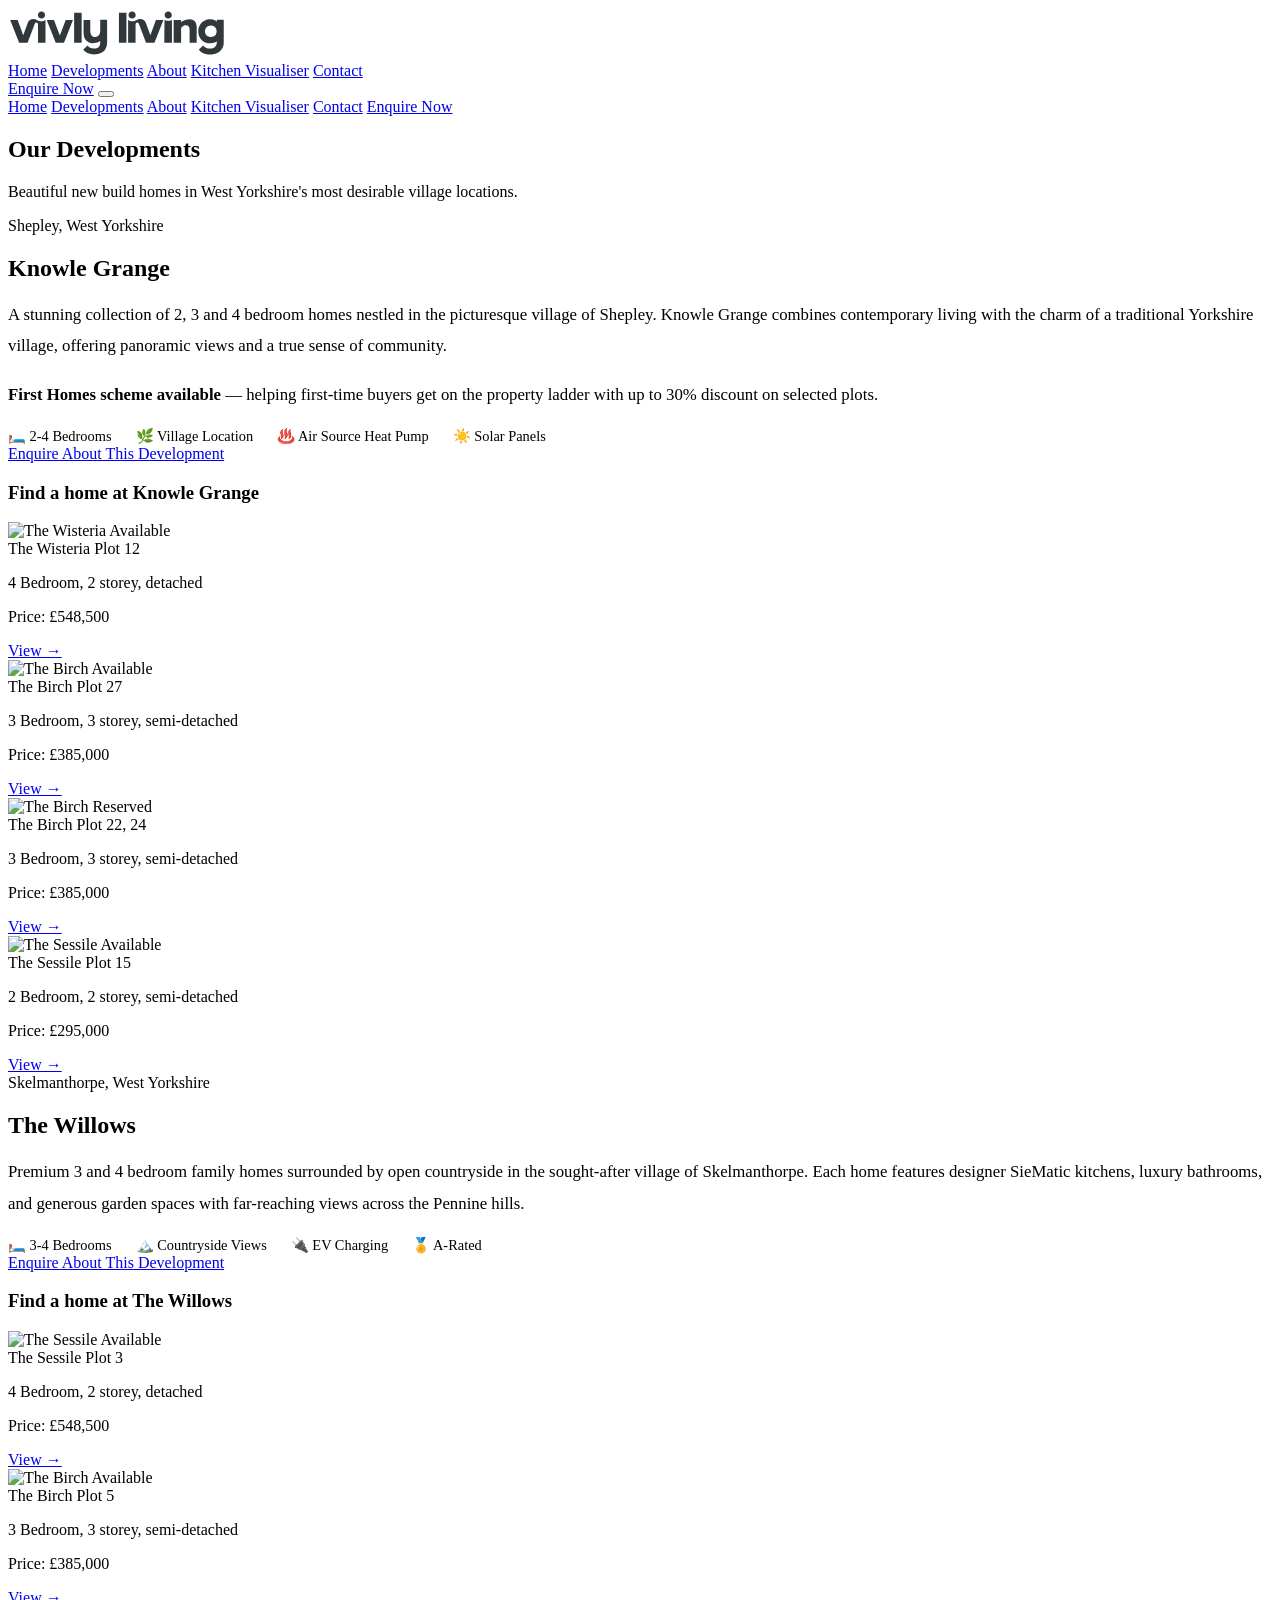
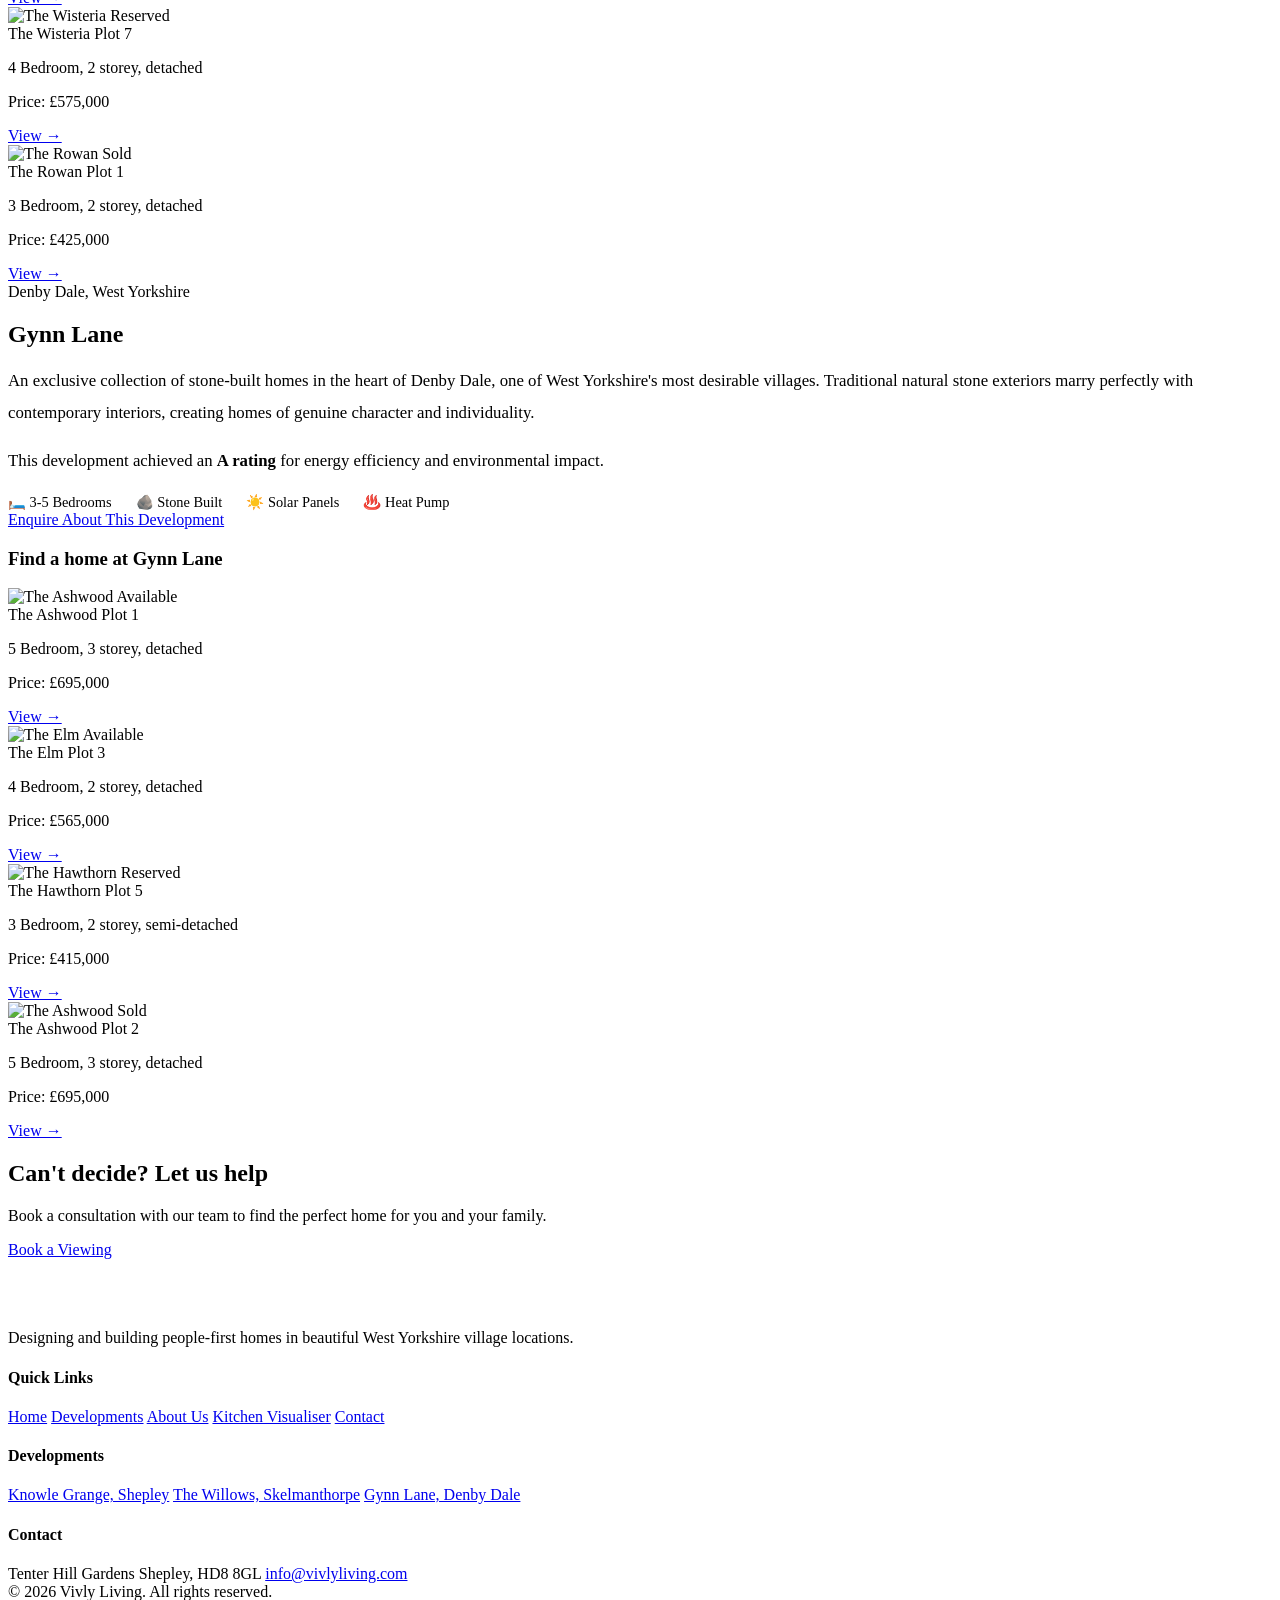
==== developments.html @ dd1661eb "Add files via upload" ====
<!DOCTYPE html>
<html lang="en">

<head>
    <meta charset="UTF-8">
    <meta name="viewport" content="width=device-width, initial-scale=1.0">
    <meta name="description"
        content="Explore Vivly Living developments — new build homes in Shepley, Skelmanthorpe, and Denby Dale. First Homes scheme available.">
    <title>Our Developments — Vivly Living</title>
    <link rel="stylesheet" href="css/style.css">
    <link rel="icon" type="image/svg+xml"
        href="data:image/svg+xml,<svg xmlns='http://www.w3.org/2000/svg' viewBox='0 0 100 100'><text y='.9em' font-size='80'>🏠</text></svg>">
</head>

<body>

    <!-- Header -->
    <header class="header header--scrolled" id="header">
        <div class="header__inner">
            <a href="index.html" class="header__logo">
                <img src="logo.svg" alt="Vivly Living" class="header__logo-img">
            </a>
            <nav class="nav">
                <a href="index.html" class="nav__link">Home</a>
                <a href="developments.html" class="nav__link nav__link--active">Developments</a>
                <a href="about.html" class="nav__link">About</a>
                <a href="configurator.html" class="nav__link">Kitchen Visualiser</a>
                <a href="contact.html" class="nav__link">Contact</a>
            </nav>
            <a href="contact.html" class="btn btn--primary header__cta header__cta--desktop">Enquire Now</a>
            <button class="hamburger" aria-label="Toggle navigation">
                <span></span>
                <span></span>
                <span></span>
            </button>
        </div>
    </header>

    <div class="mobile-nav">
        <a href="index.html" class="mobile-nav__link">Home</a>
        <a href="developments.html" class="mobile-nav__link">Developments</a>
        <a href="about.html" class="mobile-nav__link">About</a>
        <a href="configurator.html" class="mobile-nav__link">Kitchen Visualiser</a>
        <a href="contact.html" class="mobile-nav__link">Contact</a>
        <a href="contact.html" class="btn btn--primary" style="margin-top: 1rem;">Enquire Now</a>
    </div>

    <!-- Page Hero -->
    <section class="page-hero">
        <h1>Our Developments</h1>
        <p>Beautiful new build homes in West Yorkshire's most desirable village locations.</p>
    </section>

    <!-- Developments Listing -->
    <section class="section">
        <div class="container">

            <!-- Knowle Grange -->
            <div class="story-grid reveal" style="margin-bottom: var(--space-lg);">
                <div class="story-image" style="background: url('images/vivly3') center/cover no-repeat;">
                </div>
                <div>
                    <span class="section__label">Shepley, West Yorkshire</span>
                    <h2 style="margin-bottom: var(--space-sm);">Knowle Grange</h2>
                    <p style="color: var(--color-text-light); font-size: 1.05rem; line-height: 1.9;">
                        A stunning collection of 2, 3 and 4 bedroom homes nestled in the picturesque village of Shepley.
                        Knowle Grange combines contemporary living with the charm of a traditional Yorkshire village,
                        offering
                        panoramic views and a true sense of community.
                    </p>
                    <p style="color: var(--color-text-light); font-size: 1.05rem; line-height: 1.9;">
                        <strong>First Homes scheme available</strong> — helping first-time buyers get on the property
                        ladder
                        with up to 30% discount on selected plots.
                    </p>
                    <div style="display: flex; gap: 1.5rem; margin: var(--space-md) 0; flex-wrap: wrap;">
                        <span style="font-size: 0.9rem; color: var(--color-text-muted);">🛏️ 2-4 Bedrooms</span>
                        <span style="font-size: 0.9rem; color: var(--color-text-muted);">🌿 Village Location</span>
                        <span style="font-size: 0.9rem; color: var(--color-text-muted);">♨️ Air Source Heat Pump</span>
                        <span style="font-size: 0.9rem; color: var(--color-text-muted);">☀️ Solar Panels</span>
                    </div>
                    <a href="contact.html" class="btn btn--primary">Enquire About This Development</a>
                </div>
            </div>

            <!-- Knowle Grange Properties -->
            <div class="properties-section reveal" style="margin-bottom: var(--space-2xl);">
                <div class="properties-section__header">
                    <h3 class="properties-section__title">Find a home at Knowle Grange</h3>
                </div>
                <div class="properties-grid">
                    <div class="prop-card">
                        <div class="prop-card__image">
                            <img src="images/house1.webp" alt="The Wisteria"
                                style="width:100%;height:100%;object-fit:cover;">
                            <span class="prop-card__badge prop-card__badge--available">Available</span>
                        </div>
                        <div class="prop-card__body">
                            <div class="prop-card__header">
                                <span class="prop-card__name">The Wisteria</span>
                                <span class="prop-card__plot">Plot 12</span>
                            </div>
                            <p class="prop-card__details">4 Bedroom, 2 storey, detached</p>
                            <p class="prop-card__price"><span>Price: </span>£548,500</p>
                            <a href="contact.html" class="prop-card__view">View →</a>
                        </div>
                    </div>
                    <div class="prop-card">
                        <div class="prop-card__image">
                            <img src="images/house6.webp" alt="The Birch"
                                style="width:100%;height:100%;object-fit:cover;">
                            <span class="prop-card__badge prop-card__badge--available">Available</span>
                        </div>
                        <div class="prop-card__body">
                            <div class="prop-card__header">
                                <span class="prop-card__name">The Birch</span>
                                <span class="prop-card__plot">Plot 27</span>
                            </div>
                            <p class="prop-card__details">3 Bedroom, 3 storey, semi-detached</p>
                            <p class="prop-card__price"><span>Price: </span>£385,000</p>
                            <a href="contact.html" class="prop-card__view">View →</a>
                        </div>
                    </div>
                    <div class="prop-card">
                        <div class="prop-card__image">
                            <img src="images/house6.webp" alt="The Birch"
                                style="width:100%;height:100%;object-fit:cover;">
                            <span class="prop-card__badge prop-card__badge--reserved">Reserved</span>
                        </div>
                        <div class="prop-card__body">
                            <div class="prop-card__header">
                                <span class="prop-card__name">The Birch</span>
                                <span class="prop-card__plot">Plot 22, 24</span>
                            </div>
                            <p class="prop-card__details">3 Bedroom, 3 storey, semi-detached</p>
                            <p class="prop-card__price"><span>Price: </span>£385,000</p>
                            <a href="contact.html" class="prop-card__view">View →</a>
                        </div>
                    </div>
                    <div class="prop-card">
                        <div class="prop-card__image">
                            <img src="images/house4.webp" alt="The Sessile"
                                style="width:100%;height:100%;object-fit:cover;">
                            <span class="prop-card__badge prop-card__badge--available">Available</span>
                        </div>
                        <div class="prop-card__body">
                            <div class="prop-card__header">
                                <span class="prop-card__name">The Sessile</span>
                                <span class="prop-card__plot">Plot 15</span>
                            </div>
                            <p class="prop-card__details">2 Bedroom, 2 storey, semi-detached</p>
                            <p class="prop-card__price"><span>Price: </span>£295,000</p>
                            <a href="contact.html" class="prop-card__view">View →</a>
                        </div>
                    </div>
                </div>
            </div>

            <!-- The Willows -->
            <div class="story-grid story-grid--reverse reveal" style="margin-bottom: var(--space-lg);">
                <div class="story-image" style="background: url('images/vivly4') center/cover no-repeat;">
                </div>
                <div>
                    <span class="section__label">Skelmanthorpe, West Yorkshire</span>
                    <h2 style="margin-bottom: var(--space-sm);">The Willows</h2>
                    <p style="color: var(--color-text-light); font-size: 1.05rem; line-height: 1.9;">
                        Premium 3 and 4 bedroom family homes surrounded by open countryside in the sought-after village
                        of
                        Skelmanthorpe. Each home features designer SieMatic kitchens, luxury bathrooms, and generous
                        garden spaces with far-reaching views across the Pennine hills.
                    </p>
                    <div style="display: flex; gap: 1.5rem; margin: var(--space-md) 0; flex-wrap: wrap;">
                        <span style="font-size: 0.9rem; color: var(--color-text-muted);">🛏️ 3-4 Bedrooms</span>
                        <span style="font-size: 0.9rem; color: var(--color-text-muted);">🏔️ Countryside Views</span>
                        <span style="font-size: 0.9rem; color: var(--color-text-muted);">🔌 EV Charging</span>
                        <span style="font-size: 0.9rem; color: var(--color-text-muted);">🏅 A-Rated</span>
                    </div>
                    <a href="contact.html" class="btn btn--primary">Enquire About This Development</a>
                </div>
            </div>

            <!-- The Willows Properties -->
            <div class="properties-section reveal" style="margin-bottom: var(--space-2xl);">
                <div class="properties-section__header">
                    <h3 class="properties-section__title">Find a home at The Willows</h3>
                </div>
                <div class="properties-grid">
                    <div class="prop-card">
                        <div class="prop-card__image">
                            <img src="images/house2.webp" alt="The Sessile"
                                style="width:100%;height:100%;object-fit:cover;">
                            <span class="prop-card__badge prop-card__badge--available">Available</span>
                        </div>
                        <div class="prop-card__body">
                            <div class="prop-card__header">
                                <span class="prop-card__name">The Sessile</span>
                                <span class="prop-card__plot">Plot 3</span>
                            </div>
                            <p class="prop-card__details">4 Bedroom, 2 storey, detached</p>
                            <p class="prop-card__price"><span>Price: </span>£548,500</p>
                            <a href="contact.html" class="prop-card__view">View →</a>
                        </div>
                    </div>
                    <div class="prop-card">
                        <div class="prop-card__image">
                            <img src="images/house5.webp" alt="The Birch"
                                style="width:100%;height:100%;object-fit:cover;">
                            <span class="prop-card__badge prop-card__badge--available">Available</span>
                        </div>
                        <div class="prop-card__body">
                            <div class="prop-card__header">
                                <span class="prop-card__name">The Birch</span>
                                <span class="prop-card__plot">Plot 5</span>
                            </div>
                            <p class="prop-card__details">3 Bedroom, 3 storey, semi-detached</p>
                            <p class="prop-card__price"><span>Price: </span>£385,000</p>
                            <a href="contact.html" class="prop-card__view">View →</a>
                        </div>
                    </div>
                    <div class="prop-card">
                        <div class="prop-card__image">
                            <img src="images/house1.webp" alt="The Wisteria"
                                style="width:100%;height:100%;object-fit:cover;">
                            <span class="prop-card__badge prop-card__badge--reserved">Reserved</span>
                        </div>
                        <div class="prop-card__body">
                            <div class="prop-card__header">
                                <span class="prop-card__name">The Wisteria</span>
                                <span class="prop-card__plot">Plot 7</span>
                            </div>
                            <p class="prop-card__details">4 Bedroom, 2 storey, detached</p>
                            <p class="prop-card__price"><span>Price: </span>£575,000</p>
                            <a href="contact.html" class="prop-card__view">View →</a>
                        </div>
                    </div>
                    <div class="prop-card">
                        <div class="prop-card__image">
                            <img src="images/house3.webp" alt="The Rowan"
                                style="width:100%;height:100%;object-fit:cover;">
                            <span class="prop-card__badge prop-card__badge--sold">Sold</span>
                        </div>
                        <div class="prop-card__body">
                            <div class="prop-card__header">
                                <span class="prop-card__name">The Rowan</span>
                                <span class="prop-card__plot">Plot 1</span>
                            </div>
                            <p class="prop-card__details">3 Bedroom, 2 storey, detached</p>
                            <p class="prop-card__price"><span>Price: </span>£425,000</p>
                            <a href="contact.html" class="prop-card__view">View →</a>
                        </div>
                    </div>
                </div>
            </div>

            <!-- Gynn Lane -->
            <div class="story-grid reveal" style="margin-bottom: var(--space-lg);">
                <div class="story-image" style="background: url('images/vivly5') center/cover no-repeat;">
                </div>
                <div>
                    <span class="section__label">Denby Dale, West Yorkshire</span>
                    <h2 style="margin-bottom: var(--space-sm);">Gynn Lane</h2>
                    <p style="color: var(--color-text-light); font-size: 1.05rem; line-height: 1.9;">
                        An exclusive collection of stone-built homes in the heart of Denby Dale, one of West Yorkshire's
                        most desirable villages. Traditional natural stone exteriors marry perfectly with contemporary
                        interiors, creating homes of genuine character and individuality.
                    </p>
                    <p style="color: var(--color-text-light); font-size: 1.05rem; line-height: 1.9;">
                        This development achieved an <strong>A rating</strong> for energy efficiency and environmental
                        impact.
                    </p>
                    <div style="display: flex; gap: 1.5rem; margin: var(--space-md) 0; flex-wrap: wrap;">
                        <span style="font-size: 0.9rem; color: var(--color-text-muted);">🛏️ 3-5 Bedrooms</span>
                        <span style="font-size: 0.9rem; color: var(--color-text-muted);">🪨 Stone Built</span>
                        <span style="font-size: 0.9rem; color: var(--color-text-muted);">☀️ Solar Panels</span>
                        <span style="font-size: 0.9rem; color: var(--color-text-muted);">♨️ Heat Pump</span>
                    </div>
                    <a href="contact.html" class="btn btn--primary">Enquire About This Development</a>
                </div>
            </div>

            <!-- Gynn Lane Properties -->
            <div class="properties-section reveal" style="margin-bottom: var(--space-xl);">
                <div class="properties-section__header">
                    <h3 class="properties-section__title">Find a home at Gynn Lane</h3>
                </div>
                <div class="properties-grid">
                    <div class="prop-card">
                        <div class="prop-card__image">
                            <img src="images/house3.webp" alt="The Ashwood"
                                style="width:100%;height:100%;object-fit:cover;">
                            <span class="prop-card__badge prop-card__badge--available">Available</span>
                        </div>
                        <div class="prop-card__body">
                            <div class="prop-card__header">
                                <span class="prop-card__name">The Ashwood</span>
                                <span class="prop-card__plot">Plot 1</span>
                            </div>
                            <p class="prop-card__details">5 Bedroom, 3 storey, detached</p>
                            <p class="prop-card__price"><span>Price: </span>£695,000</p>
                            <a href="contact.html" class="prop-card__view">View →</a>
                        </div>
                    </div>
                    <div class="prop-card">
                        <div class="prop-card__image">
                            <img src="images/house2.webp" alt="The Elm"
                                style="width:100%;height:100%;object-fit:cover;">
                            <span class="prop-card__badge prop-card__badge--available">Available</span>
                        </div>
                        <div class="prop-card__body">
                            <div class="prop-card__header">
                                <span class="prop-card__name">The Elm</span>
                                <span class="prop-card__plot">Plot 3</span>
                            </div>
                            <p class="prop-card__details">4 Bedroom, 2 storey, detached</p>
                            <p class="prop-card__price"><span>Price: </span>£565,000</p>
                            <a href="contact.html" class="prop-card__view">View →</a>
                        </div>
                    </div>
                    <div class="prop-card">
                        <div class="prop-card__image">
                            <img src="images/house4.webp" alt="The Hawthorn"
                                style="width:100%;height:100%;object-fit:cover;">
                            <span class="prop-card__badge prop-card__badge--reserved">Reserved</span>
                        </div>
                        <div class="prop-card__body">
                            <div class="prop-card__header">
                                <span class="prop-card__name">The Hawthorn</span>
                                <span class="prop-card__plot">Plot 5</span>
                            </div>
                            <p class="prop-card__details">3 Bedroom, 2 storey, semi-detached</p>
                            <p class="prop-card__price"><span>Price: </span>£415,000</p>
                            <a href="contact.html" class="prop-card__view">View →</a>
                        </div>
                    </div>
                    <div class="prop-card">
                        <div class="prop-card__image">
                            <img src="images/house3.webp" alt="The Ashwood"
                                style="width:100%;height:100%;object-fit:cover;">
                            <span class="prop-card__badge prop-card__badge--sold">Sold</span>
                        </div>
                        <div class="prop-card__body">
                            <div class="prop-card__header">
                                <span class="prop-card__name">The Ashwood</span>
                                <span class="prop-card__plot">Plot 2</span>
                            </div>
                            <p class="prop-card__details">5 Bedroom, 3 storey, detached</p>
                            <p class="prop-card__price"><span>Price: </span>£695,000</p>
                            <a href="contact.html" class="prop-card__view">View →</a>
                        </div>
                    </div>
                </div>
            </div>

        </div>
    </section>

    <!-- CTA -->
    <section class="section">
        <div class="container">
            <div class="cta-banner reveal">
                <h2>Can't decide? Let us help</h2>
                <p>Book a consultation with our team to find the perfect home for you and your family.</p>
                <a href="contact.html" class="btn btn--primary">Book a Viewing</a>
            </div>
        </div>
    </section>

    <!-- Footer -->
    <footer class="footer">
        <div class="container">
            <div class="footer__grid">
                <div>
                    <img src="logo-white.svg" alt="Vivly Living" class="footer__logo-img">
                    <p class="footer__brand-desc">Designing and building people-first homes in beautiful West Yorkshire
                        village locations.</p>
                </div>
                <div>
                    <h4 class="footer__heading">Quick Links</h4>
                    <div class="footer__links">
                        <a href="index.html" class="footer__link">Home</a>
                        <a href="developments.html" class="footer__link">Developments</a>
                        <a href="about.html" class="footer__link">About Us</a>
                        <a href="configurator.html" class="footer__link">Kitchen Visualiser</a>
                        <a href="contact.html" class="footer__link">Contact</a>
                    </div>
                </div>
                <div>
                    <h4 class="footer__heading">Developments</h4>
                    <div class="footer__links">
                        <a href="developments.html" class="footer__link">Knowle Grange, Shepley</a>
                        <a href="developments.html" class="footer__link">The Willows, Skelmanthorpe</a>
                        <a href="developments.html" class="footer__link">Gynn Lane, Denby Dale</a>
                    </div>
                </div>
                <div>
                    <h4 class="footer__heading">Contact</h4>
                    <div class="footer__links">
                        <span class="footer__link">Tenter Hill Gardens</span>
                        <span class="footer__link">Shepley, HD8 8GL</span>
                        <a href="mailto:info@vivlyliving.com" class="footer__link">info@vivlyliving.com</a>
                    </div>
                </div>
            </div>
            <div class="footer__bottom">
                <span>&copy; 2026 Vivly Living. All rights reserved.</span>
                <div class="footer__socials">
                    <a href="#" class="footer__social" aria-label="Facebook">f</a>
                    <a href="#" class="footer__social" aria-label="Instagram">in</a>
                    <a href="#" class="footer__social" aria-label="LinkedIn">Li</a>
                </div>
            </div>
        </div>
    </footer>

    <script src="js/main.js"></script>
</body>

</html>
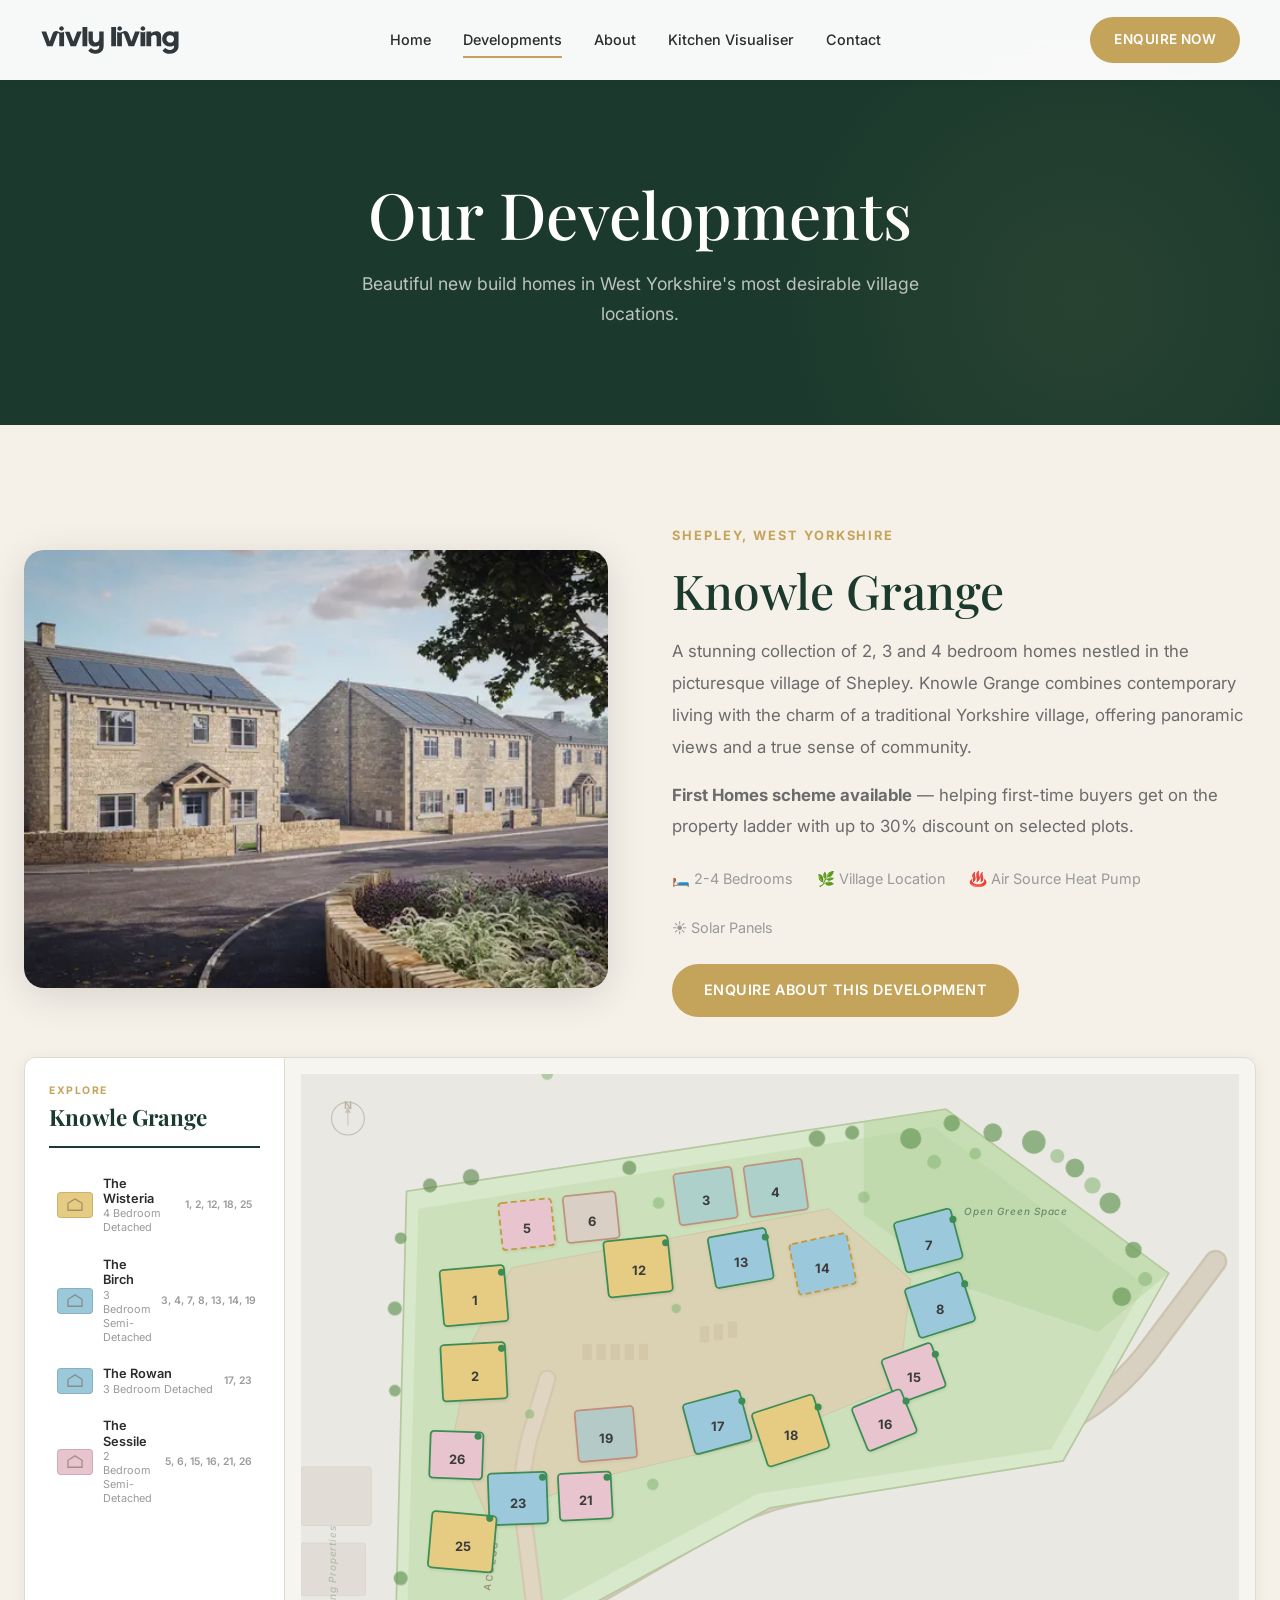
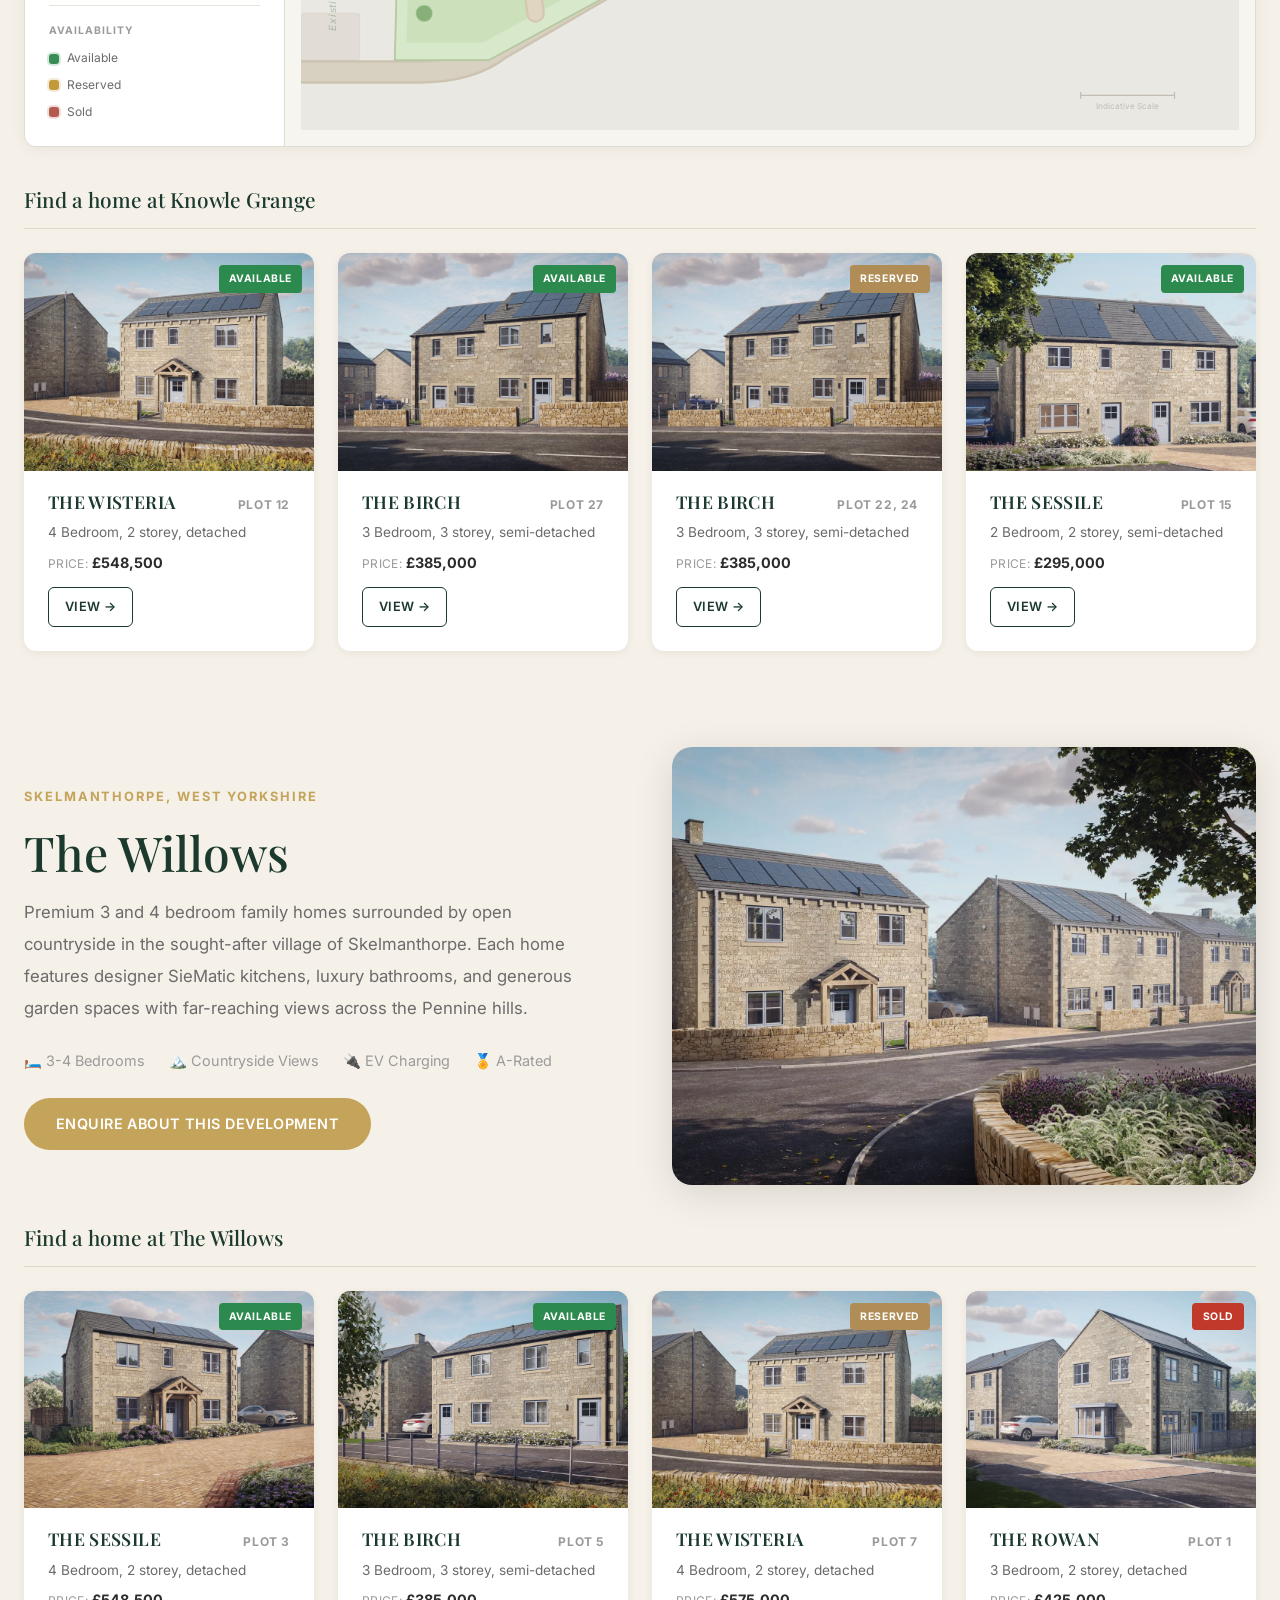
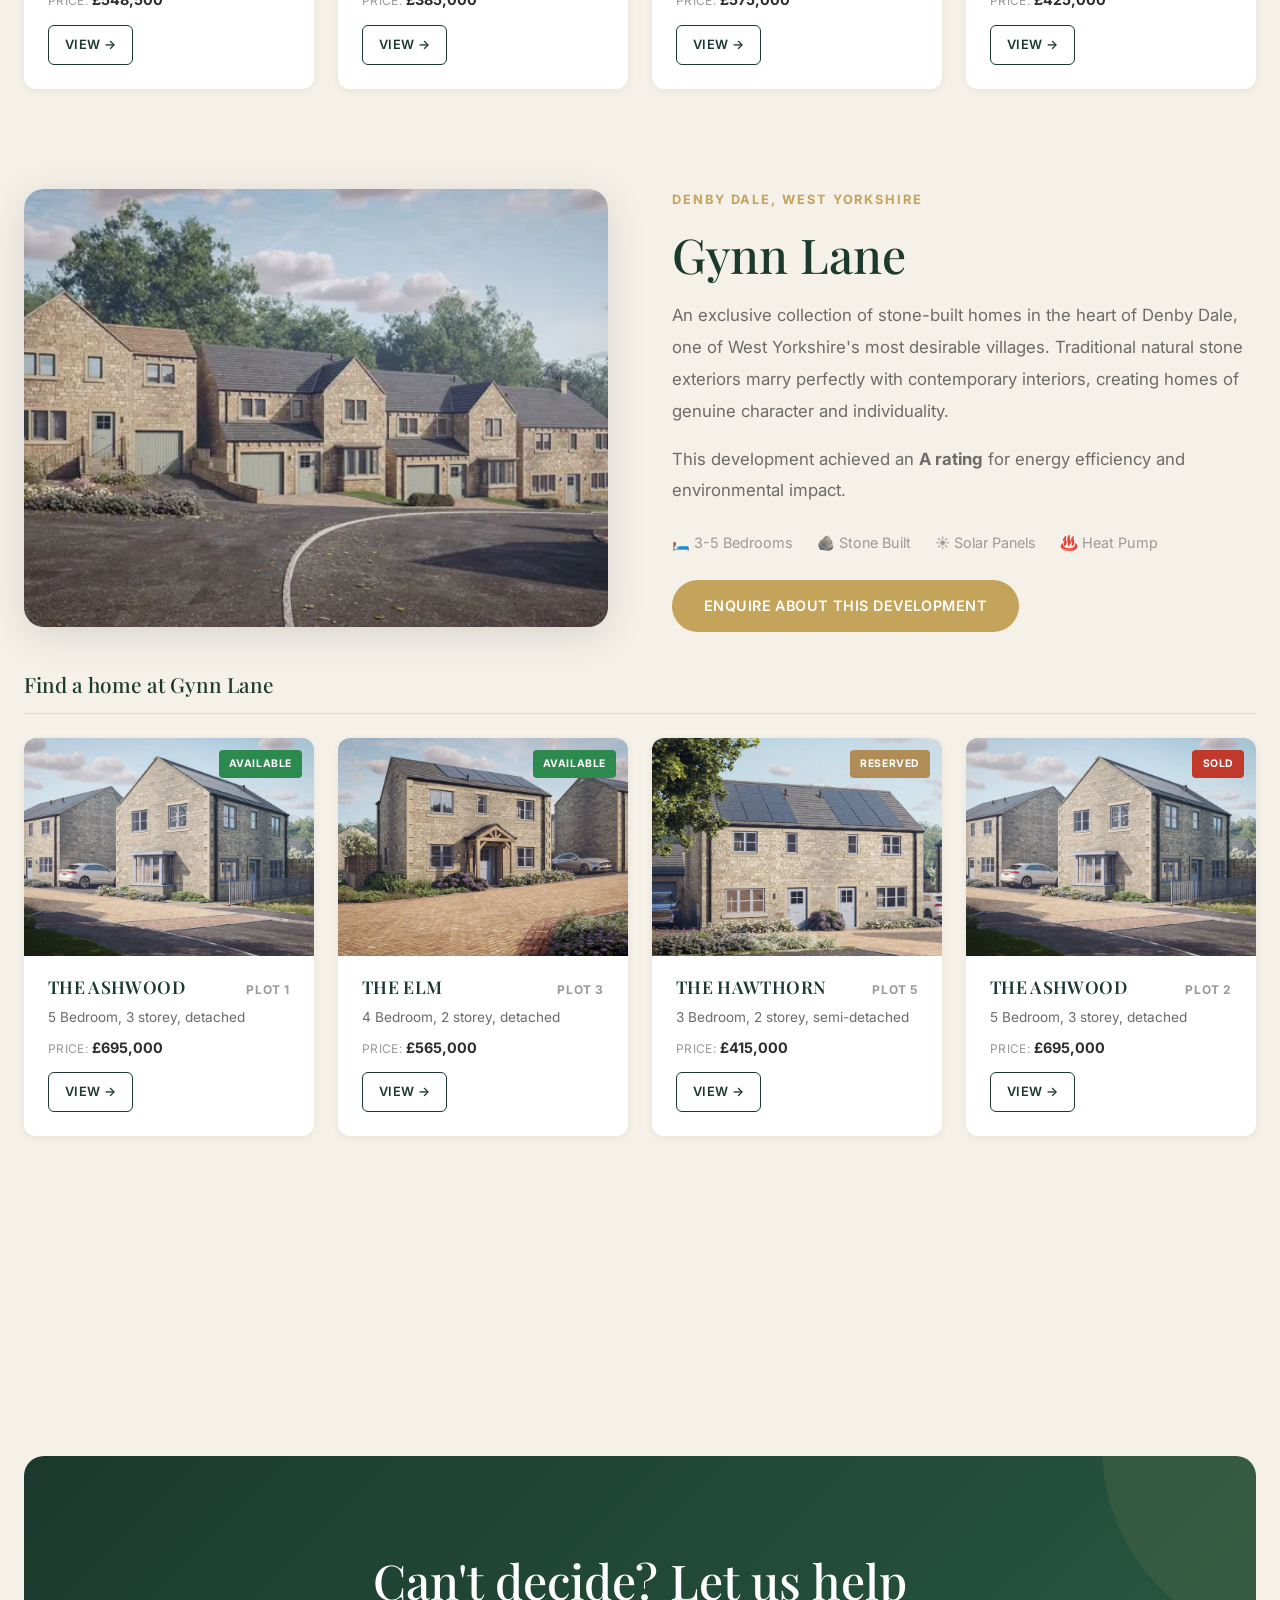
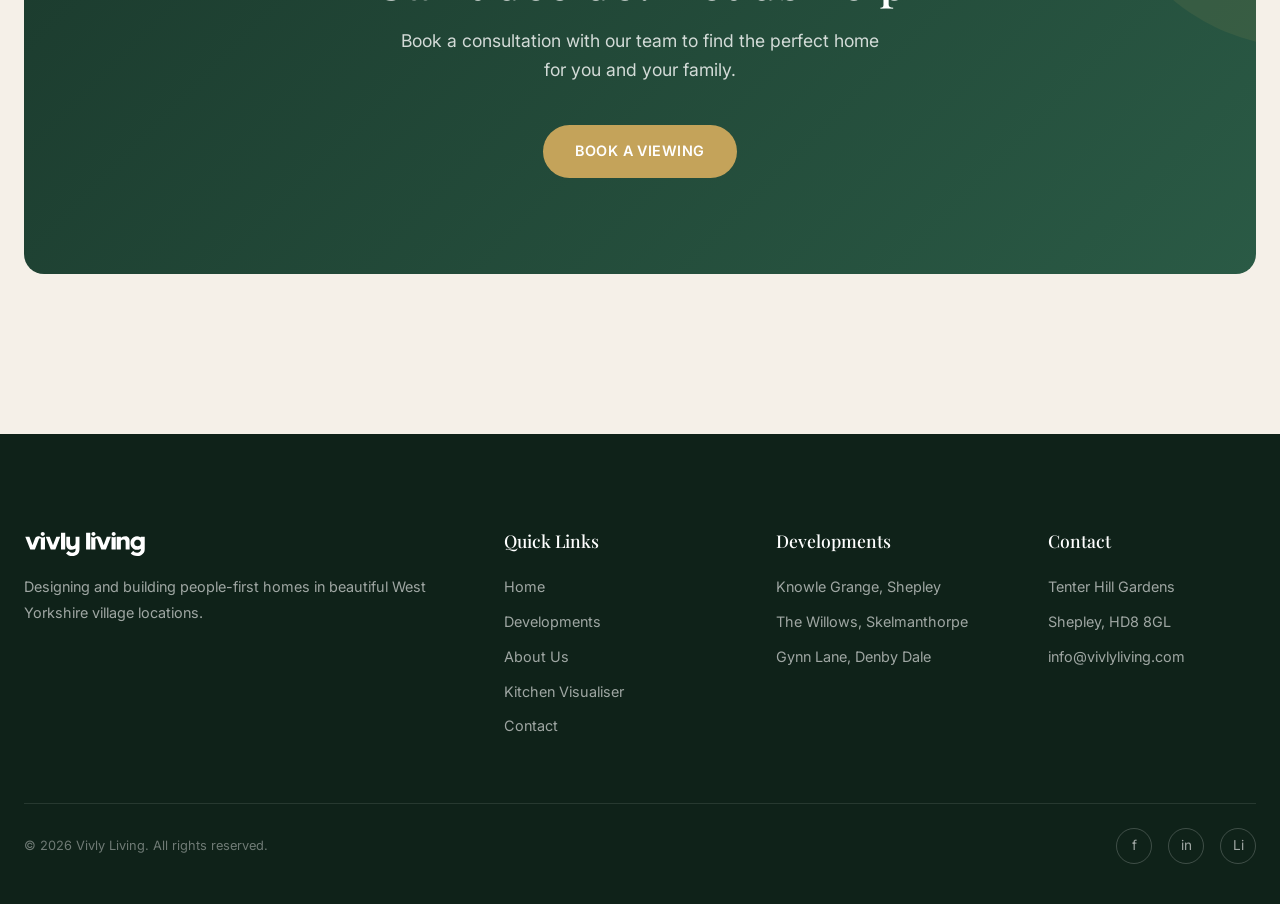
==== commit 69add163: "Test" ====
--- a/developments.html
+++ b/developments.html
@@ -8,6 +8,7 @@
         content="Explore Vivly Living developments — new build homes in Shepley, Skelmanthorpe, and Denby Dale. First Homes scheme available.">
     <title>Our Developments — Vivly Living</title>
     <link rel="stylesheet" href="css/style.css">
+    <link rel="stylesheet" href="css/sitemap.css">
     <link rel="icon" type="image/svg+xml"
         href="data:image/svg+xml,<svg xmlns='http://www.w3.org/2000/svg' viewBox='0 0 100 100'><text y='.9em' font-size='80'>🏠</text></svg>">
 </head>
@@ -83,6 +84,418 @@
                 </div>
             </div>
 
+            <!-- Knowle Grange Interactive Site Map -->
+            <div class="sitemap reveal" data-development="knowle-grange">
+                <div class="sitemap__layout">
+                    <!-- KEY PANEL -->
+                    <div class="sitemap__key">
+                        <div class="sitemap__key-header">
+                            <div class="sitemap__key-label">Explore</div>
+                            <div class="sitemap__key-title">Knowle Grange</div>
+                        </div>
+                        <ul class="sitemap__key-list">
+                            <li class="sitemap__key-item">
+                                <span class="sitemap__key-swatch sitemap__key-swatch--4bed">
+                                    <svg viewBox="0 0 20 16">
+                                        <path d="M2,14 L2,6 L10,1 L18,6 L18,14 Z" fill="none" stroke="#7a6a5a"
+                                            stroke-width="1.5" />
+                                    </svg>
+                                </span>
+                                <div>
+                                    <div class="sitemap__key-name">The Wisteria</div>
+                                    <div class="sitemap__key-type">4 Bedroom Detached</div>
+                                </div>
+                                <div class="sitemap__key-plots">1, 2, 12, 18, 25</div>
+                            </li>
+                            <li class="sitemap__key-item">
+                                <span class="sitemap__key-swatch sitemap__key-swatch--3bed">
+                                    <svg viewBox="0 0 20 16">
+                                        <path d="M2,14 L2,6 L10,1 L18,6 L18,14 Z" fill="none" stroke="#7a6a5a"
+                                            stroke-width="1.5" />
+                                    </svg>
+                                </span>
+                                <div>
+                                    <div class="sitemap__key-name">The Birch</div>
+                                    <div class="sitemap__key-type">3 Bedroom Semi-Detached</div>
+                                </div>
+                                <div class="sitemap__key-plots">3, 4, 7, 8, 13, 14, 19</div>
+                            </li>
+                            <li class="sitemap__key-item">
+                                <span class="sitemap__key-swatch sitemap__key-swatch--3bed">
+                                    <svg viewBox="0 0 20 16">
+                                        <path d="M2,14 L2,6 L10,1 L18,6 L18,14 Z" fill="none" stroke="#7a6a5a"
+                                            stroke-width="1.5" />
+                                    </svg>
+                                </span>
+                                <div>
+                                    <div class="sitemap__key-name">The Rowan</div>
+                                    <div class="sitemap__key-type">3 Bedroom Detached</div>
+                                </div>
+                                <div class="sitemap__key-plots">17, 23</div>
+                            </li>
+                            <li class="sitemap__key-item">
+                                <span class="sitemap__key-swatch sitemap__key-swatch--2bed">
+                                    <svg viewBox="0 0 20 16">
+                                        <path d="M2,14 L2,6 L10,1 L18,6 L18,14 Z" fill="none" stroke="#7a6a5a"
+                                            stroke-width="1.5" />
+                                    </svg>
+                                </span>
+                                <div>
+                                    <div class="sitemap__key-name">The Sessile</div>
+                                    <div class="sitemap__key-type">2 Bedroom Semi-Detached</div>
+                                </div>
+                                <div class="sitemap__key-plots">5, 6, 15, 16, 21, 26</div>
+                            </li>
+                        </ul>
+                        <div class="sitemap__key-status">
+                            <div class="sitemap__key-status-title">Availability</div>
+                            <div class="sitemap__status-row">
+                                <span class="sitemap__status-indicator sitemap__status-indicator--available"></span>
+                                Available
+                            </div>
+                            <div class="sitemap__status-row">
+                                <span class="sitemap__status-indicator sitemap__status-indicator--reserved"></span>
+                                Reserved
+                            </div>
+                            <div class="sitemap__status-row">
+                                <span class="sitemap__status-indicator sitemap__status-indicator--sold"></span>
+                                Sold
+                            </div>
+                        </div>
+                    </div>
+
+                    <!-- MAP AREA -->
+                    <div class="sitemap__map-area">
+                        <div class="sitemap__canvas">
+                            <svg viewBox="0 0 800 560" xmlns="http://www.w3.org/2000/svg">
+                                <defs>
+                                    <filter id="plotShadow">
+                                        <feDropShadow dx="0.5" dy="1" stdDeviation="1.5" flood-opacity="0.1" />
+                                    </filter>
+                                </defs>
+
+                                <!-- === BACKGROUND & SURROUNDING CONTEXT === -->
+                                <!-- Surrounding area (light grey) -->
+                                <rect x="0" y="0" width="800" height="560" fill="#eae8e3" />
+
+                                <!-- Perimeter road (wraps around south & east) -->
+                                <path class="map-road map-road--outline"
+                                    d="M 0,510 L 100,510 Q 145,510 170,490 L 360,380 Q 400,360 440,355 L 620,310 Q 680,290 720,240 L 780,160" />
+                                <path class="map-road"
+                                    d="M 0,510 L 100,510 Q 145,510 170,490 L 360,380 Q 400,360 440,355 L 620,310 Q 680,290 720,240 L 780,160" />
+
+                                <!-- Existing properties (west side, outside boundary) -->
+                                <g opacity="0.25">
+                                    <rect x="0" y="335" width="60" height="50" rx="2" fill="#c8c0b0" stroke="#b0a890"
+                                        stroke-width="0.8" />
+                                    <rect x="0" y="400" width="55" height="45" rx="2" fill="#c8c0b0" stroke="#b0a890"
+                                        stroke-width="0.8" />
+                                    <rect x="0" y="460" width="50" height="40" rx="2" fill="#c8c0b0" stroke="#b0a890"
+                                        stroke-width="0.8" />
+                                </g>
+                                <text class="map-label map-label--area" x="30" y="430" text-anchor="middle"
+                                    transform="rotate(-90, 30, 430)" opacity="0.4">Existing Properties</text>
+
+                                <!-- === SITE BOUNDARY === -->
+                                <!-- Green boundary / development area -->
+                                <polygon fill="#d8e8ca" stroke="#b5c8a0" stroke-width="1.5"
+                                    points="90,100 550,30 740,170 650,330 400,370 160,500 80,500" />
+
+                                <!-- Internal green lawns / gardens -->
+                                <polygon fill="#c5deb2" opacity="0.6"
+                                    points="100,115 540,45 720,180 640,320 390,358 155,485 90,485" />
+
+                                <!-- Green open space (top-right with trees) -->
+                                <polygon fill="#b8d4a0" opacity="0.5"
+                                    points="480,40 550,30 740,170 680,220 560,180 480,120" />
+                                <text class="map-label map-label--area" x="610" y="120" text-anchor="middle">Open Green
+                                    Space</text>
+
+                                <!-- === INTERNAL SHARED SURFACE / COURT === -->
+                                <!-- Main shared driveway (the large central paved area) -->
+                                <polygon fill="#e0cdb0" stroke="#d0bfa0" stroke-width="1" opacity="0.7"
+                                    points="180,165 450,115 520,175 510,265 400,310 250,345 160,380 130,310 145,230" />
+
+                                <!-- Access road from perimeter into site -->
+                                <path fill="none" stroke="#d5c8b0" stroke-width="16" stroke-linecap="round"
+                                    d="M 200,460 Q 195,420 190,380 Q 185,350 195,310 L 210,260" />
+                                <path fill="none" stroke="#e0d5c0" stroke-width="12" stroke-linecap="round"
+                                    d="M 200,460 Q 195,420 190,380 Q 185,350 195,310 L 210,260" />
+
+                                <!-- Road label -->
+                                <text class="map-label map-label--road" x="165" y="420"
+                                    transform="rotate(-80, 165, 420)" text-anchor="middle">ACCESS</text>
+
+                                <!-- Parking bays (small rects in the shared surface) -->
+                                <g opacity="0.3">
+                                    <rect x="240" y="230" width="8" height="14" rx="1" fill="#c5b595" />
+                                    <rect x="252" y="230" width="8" height="14" rx="1" fill="#c5b595" />
+                                    <rect x="264" y="230" width="8" height="14" rx="1" fill="#c5b595" />
+                                    <rect x="276" y="230" width="8" height="14" rx="1" fill="#c5b595" />
+                                    <rect x="288" y="230" width="8" height="14" rx="1" fill="#c5b595" />
+                                    <rect x="340" y="215" width="8" height="14" rx="1" fill="#c5b595" />
+                                    <rect x="352" y="213" width="8" height="14" rx="1" fill="#c5b595" />
+                                    <rect x="364" y="211" width="8" height="14" rx="1" fill="#c5b595" />
+                                </g>
+
+                                <!-- === PLOTS - NORTH ROW (top of site, facing south) === -->
+
+                                <!-- Plot 5 - Sessile 2bed (top-left, pink) -->
+                                <g class="plot plot--2bed plot--reserved" data-plot="5" tabindex="0"
+                                    filter="url(#plotShadow)">
+                                    <rect class="plot__shape" x="170" y="108" width="45" height="40" rx="3"
+                                        transform="rotate(-6, 193, 128)" />
+                                    <text class="plot__number" x="193" y="132">5</text>
+                                </g>
+
+                                <!-- Plot 6 - Sessile 2bed (pink) -->
+                                <g class="plot plot--2bed plot--sold" data-plot="6" tabindex="0"
+                                    filter="url(#plotShadow)">
+                                    <rect class="plot__shape" x="225" y="102" width="45" height="40" rx="3"
+                                        transform="rotate(-6, 248, 122)" />
+                                    <text class="plot__number" x="248" y="126">6</text>
+                                </g>
+
+                                <!-- Plot 1 - Wisteria 4bed (large, gold) -->
+                                <g class="plot plot--4bed plot--available" data-plot="1" tabindex="0"
+                                    filter="url(#plotShadow)">
+                                    <rect class="plot__shape" x="120" y="165" width="55" height="48" rx="3"
+                                        transform="rotate(-5, 148, 189)" />
+                                    <text class="plot__number" x="148" y="193">1</text>
+                                    <circle class="plot__pulse" cx="171" cy="169" r="3" fill="#3a8c55" />
+                                </g>
+
+                                <!-- Plot 2 - Wisteria 4bed (large, gold) -->
+                                <g class="plot plot--4bed plot--available" data-plot="2" tabindex="0"
+                                    filter="url(#plotShadow)">
+                                    <rect class="plot__shape" x="120" y="230" width="55" height="48" rx="3"
+                                        transform="rotate(-3, 148, 254)" />
+                                    <text class="plot__number" x="148" y="258">2</text>
+                                    <circle class="plot__pulse" cx="171" cy="234" r="3" fill="#3a8c55" />
+                                </g>
+
+                                <!-- === PLOTS - UPPER-RIGHT (east side, facing green space) === -->
+
+                                <!-- Plot 3 - Birch 3bed -->
+                                <g class="plot plot--3bed plot--sold" data-plot="3" tabindex="0"
+                                    filter="url(#plotShadow)">
+                                    <rect class="plot__shape" x="320" y="82" width="50" height="44" rx="3"
+                                        transform="rotate(-8, 345, 104)" />
+                                    <text class="plot__number" x="345" y="108">3</text>
+                                </g>
+
+                                <!-- Plot 4 - Birch 3bed -->
+                                <g class="plot plot--3bed plot--sold" data-plot="4" tabindex="0"
+                                    filter="url(#plotShadow)">
+                                    <rect class="plot__shape" x="380" y="75" width="50" height="44" rx="3"
+                                        transform="rotate(-8, 405, 97)" />
+                                    <text class="plot__number" x="405" y="101">4</text>
+                                </g>
+
+                                <!-- Plot 7 - Birch 3bed (right side, near green) -->
+                                <g class="plot plot--3bed plot--available" data-plot="7" tabindex="0"
+                                    filter="url(#plotShadow)">
+                                    <rect class="plot__shape" x="510" y="120" width="50" height="44" rx="3"
+                                        transform="rotate(-15, 535, 142)" />
+                                    <text class="plot__number" x="535" y="146">7</text>
+                                    <circle class="plot__pulse" cx="556" cy="124" r="3" fill="#3a8c55" />
+                                </g>
+
+                                <!-- Plot 8 - Birch 3bed (right side, further south) -->
+                                <g class="plot plot--3bed plot--available" data-plot="8" tabindex="0"
+                                    filter="url(#plotShadow)">
+                                    <rect class="plot__shape" x="520" y="175" width="50" height="44" rx="3"
+                                        transform="rotate(-18, 545, 197)" />
+                                    <text class="plot__number" x="545" y="201">8</text>
+                                    <circle class="plot__pulse" cx="566" cy="179" r="3" fill="#3a8c55" />
+                                </g>
+
+                                <!-- === PLOTS - EAST ROW (right, middle of site) === -->
+
+                                <!-- Plot 15 - Sessile 2bed -->
+                                <g class="plot plot--2bed plot--available" data-plot="15" tabindex="0"
+                                    filter="url(#plotShadow)">
+                                    <rect class="plot__shape" x="500" y="235" width="45" height="40" rx="3"
+                                        transform="rotate(-20, 523, 255)" />
+                                    <text class="plot__number" x="523" y="259">15</text>
+                                    <circle class="plot__pulse" cx="541" cy="239" r="3" fill="#3a8c55" />
+                                </g>
+
+                                <!-- Plot 16 - Sessile 2bed -->
+                                <g class="plot plot--2bed plot--available" data-plot="16" tabindex="0"
+                                    filter="url(#plotShadow)">
+                                    <rect class="plot__shape" x="475" y="275" width="45" height="40" rx="3"
+                                        transform="rotate(-22, 498, 295)" />
+                                    <text class="plot__number" x="498" y="299">16</text>
+                                    <circle class="plot__pulse" cx="516" cy="279" r="3" fill="#3a8c55" />
+                                </g>
+
+                                <!-- === PLOTS - CENTRE (around shared surface) === -->
+
+                                <!-- Plot 12 - Wisteria 4bed -->
+                                <g class="plot plot--4bed plot--available" data-plot="12" tabindex="0"
+                                    filter="url(#plotShadow)">
+                                    <rect class="plot__shape" x="260" y="140" width="55" height="48" rx="3"
+                                        transform="rotate(-6, 288, 164)" />
+                                    <text class="plot__number" x="288" y="168">12</text>
+                                    <circle class="plot__pulse" cx="311" cy="144" r="3" fill="#3a8c55" />
+                                </g>
+
+                                <!-- Plot 13 - Birch 3bed -->
+                                <g class="plot plot--3bed plot--available" data-plot="13" tabindex="0"
+                                    filter="url(#plotShadow)">
+                                    <rect class="plot__shape" x="350" y="135" width="50" height="44" rx="3"
+                                        transform="rotate(-10, 375, 157)" />
+                                    <text class="plot__number" x="375" y="161">13</text>
+                                    <circle class="plot__pulse" cx="396" cy="139" r="3" fill="#3a8c55" />
+                                </g>
+
+                                <!-- Plot 14 - Birch 3bed -->
+                                <g class="plot plot--3bed plot--reserved" data-plot="14" tabindex="0"
+                                    filter="url(#plotShadow)">
+                                    <rect class="plot__shape" x="420" y="140" width="50" height="44" rx="3"
+                                        transform="rotate(-12, 445, 162)" />
+                                    <text class="plot__number" x="445" y="166">14</text>
+                                </g>
+
+                                <!-- === PLOTS - SOUTH ROW (bottom of site, around cul-de-sac) === -->
+
+                                <!-- Plot 17 - Rowan 3bed -->
+                                <g class="plot plot--3bed plot--available" data-plot="17" tabindex="0"
+                                    filter="url(#plotShadow)">
+                                    <rect class="plot__shape" x="330" y="275" width="50" height="44" rx="3"
+                                        transform="rotate(-15, 355, 297)" />
+                                    <text class="plot__number" x="355" y="301">17</text>
+                                    <circle class="plot__pulse" cx="376" cy="279" r="3" fill="#3a8c55" />
+                                </g>
+
+                                <!-- Plot 18 - Wisteria 4bed -->
+                                <g class="plot plot--4bed plot--available" data-plot="18" tabindex="0"
+                                    filter="url(#plotShadow)">
+                                    <rect class="plot__shape" x="390" y="280" width="55" height="48" rx="3"
+                                        transform="rotate(-18, 418, 304)" />
+                                    <text class="plot__number" x="418" y="308">18</text>
+                                    <circle class="plot__pulse" cx="441" cy="284" r="3" fill="#3a8c55" />
+                                </g>
+
+                                <!-- Plot 19 - Birch 3bed -->
+                                <g class="plot plot--3bed plot--sold" data-plot="19" tabindex="0"
+                                    filter="url(#plotShadow)">
+                                    <rect class="plot__shape" x="235" y="285" width="50" height="44" rx="3"
+                                        transform="rotate(-5, 260, 307)" />
+                                    <text class="plot__number" x="260" y="311">19</text>
+                                </g>
+
+                                <!-- Plot 21 - Sessile 2bed -->
+                                <g class="plot plot--2bed plot--available" data-plot="21" tabindex="0"
+                                    filter="url(#plotShadow)">
+                                    <rect class="plot__shape" x="220" y="340" width="45" height="40" rx="3"
+                                        transform="rotate(-3, 243, 360)" />
+                                    <text class="plot__number" x="243" y="364">21</text>
+                                    <circle class="plot__pulse" cx="261" cy="344" r="3" fill="#3a8c55" />
+                                </g>
+
+                                <!-- Plot 23 - Rowan 3bed -->
+                                <g class="plot plot--3bed plot--available" data-plot="23" tabindex="0"
+                                    filter="url(#plotShadow)">
+                                    <rect class="plot__shape" x="160" y="340" width="50" height="44" rx="3"
+                                        transform="rotate(-2, 185, 362)" />
+                                    <text class="plot__number" x="185" y="366">23</text>
+                                    <circle class="plot__pulse" cx="206" cy="344" r="3" fill="#3a8c55" />
+                                </g>
+
+                                <!-- Plot 25 - Wisteria 4bed -->
+                                <g class="plot plot--4bed plot--available" data-plot="25" tabindex="0"
+                                    filter="url(#plotShadow)">
+                                    <rect class="plot__shape" x="110" y="375" width="55" height="48" rx="3"
+                                        transform="rotate(5, 138, 399)" />
+                                    <text class="plot__number" x="138" y="403">25</text>
+                                    <circle class="plot__pulse" cx="161" cy="379" r="3" fill="#3a8c55" />
+                                </g>
+
+                                <!-- Plot 26 - Sessile 2bed -->
+                                <g class="plot plot--2bed plot--available" data-plot="26" tabindex="0"
+                                    filter="url(#plotShadow)">
+                                    <rect class="plot__shape" x="110" y="305" width="45" height="40" rx="3"
+                                        transform="rotate(2, 133, 325)" />
+                                    <text class="plot__number" x="133" y="329">26</text>
+                                    <circle class="plot__pulse" cx="151" cy="309" r="3" fill="#3a8c55" />
+                                </g>
+
+                                <!-- === LANDSCAPING === -->
+                                <!-- Boundary trees (top-right green space) -->
+                                <g class="map-tree">
+                                    <circle cx="520" cy="55" r="9" />
+                                    <circle cx="555" cy="42" r="7" />
+                                    <circle cx="590" cy="50" r="8" />
+                                    <circle cx="625" cy="58" r="10" />
+                                    <circle cx="660" cy="80" r="8" />
+                                    <circle cx="690" cy="110" r="9" />
+                                    <circle cx="710" cy="150" r="7" />
+                                    <circle cx="700" cy="190" r="8" />
+                                </g>
+                                <!-- Additional boundary trees (northeast) -->
+                                <g class="map-tree map-tree--light">
+                                    <circle cx="540" cy="75" r="6" />
+                                    <circle cx="575" cy="68" r="5" />
+                                    <circle cx="645" cy="70" r="6" />
+                                    <circle cx="675" cy="95" r="7" />
+                                    <circle cx="720" cy="175" r="6" />
+                                </g>
+
+                                <!-- Trees along north boundary -->
+                                <g class="map-tree map-tree--dark">
+                                    <circle cx="110" cy="95" r="6" />
+                                    <circle cx="145" cy="88" r="7" />
+                                    <circle cx="280" cy="80" r="6" />
+                                    <circle cx="440" cy="55" r="7" />
+                                    <circle cx="470" cy="50" r="6" />
+                                </g>
+
+                                <!-- Trees along west/south-west boundary -->
+                                <g class="map-tree">
+                                    <circle cx="85" cy="140" r="5" />
+                                    <circle cx="80" cy="200" r="6" />
+                                    <circle cx="80" cy="270" r="5" />
+                                    <circle cx="85" cy="430" r="6" />
+                                    <circle cx="105" cy="460" r="7" />
+                                </g>
+
+                                <!-- Internal garden trees (between plots) -->
+                                <g class="map-tree map-tree--light">
+                                    <circle cx="210" y="168" r="5" />
+                                    <circle cx="305" cy="110" r="5" />
+                                    <circle cx="480" cy="105" r="5" />
+                                    <circle cx="320" cy="200" r="4" />
+                                    <circle cx="195" cy="290" r="4" />
+                                    <circle cx="300" cy="350" r="5" />
+                                </g>
+
+                                <!-- Compass indicator -->
+                                <g transform="translate(25, 20)" opacity="0.5">
+                                    <circle cx="15" cy="18" r="14" fill="none" stroke="#a09888" stroke-width="1" />
+                                    <text x="15" y="10" text-anchor="middle" font-family="Inter, sans-serif"
+                                        font-size="9" font-weight="700" fill="#8a7e6a">N</text>
+                                    <line x1="15" y1="12" x2="15" y2="24" stroke="#a09888" stroke-width="0.8" />
+                                    <polygon points="15,8 12.5,13 17.5,13" fill="#a09888" />
+                                </g>
+
+                                <!-- Scale bar -->
+                                <g transform="translate(665, 530)" opacity="0.4">
+                                    <line x1="0" y1="0" x2="80" y2="0" stroke="#8a7e6a" stroke-width="1" />
+                                    <line x1="0" y1="-3" x2="0" y2="3" stroke="#8a7e6a" stroke-width="1" />
+                                    <line x1="80" y1="-3" x2="80" y2="3" stroke="#8a7e6a" stroke-width="1" />
+                                    <text x="40" y="12" text-anchor="middle" font-family="Inter, sans-serif"
+                                        font-size="7" fill="#8a7e6a">Indicative Scale</text>
+                                </g>
+
+                            </svg>
+                        </div>
+                    </div>
+                </div>
+                <p class="sitemap__scroll-hint">↔ Swipe to explore the site plan</p>
+            </div>
+
             <!-- Knowle Grange Properties -->
             <div class="properties-section reveal" style="margin-bottom: var(--space-2xl);">
                 <div class="properties-section__header">
@@ -413,6 +826,7 @@
     </footer>
 
     <script src="js/main.js"></script>
+    <script src="js/sitemap.js"></script>
 </body>
 
 </html>
--- a/css/style.css
+++ b/css/style.css
@@ -0,0 +1,1531 @@
+/* ===========================
+   VIVLY LIVING - Design System
+   =========================== */
+
+@import url('https://fonts.googleapis.com/css2?family=Playfair+Display:ital,wght@0,400;0,500;0,600;0,700;1,400;1,500&family=Inter:wght@300;400;500;600;700&display=swap');
+
+/* --- CSS Custom Properties --- */
+:root {
+    /* Colors */
+    --color-primary: #1B3A2D;
+    --color-primary-light: #2A5A45;
+    --color-primary-dark: #0F2219;
+    --color-accent: #C4A35A;
+    --color-accent-light: #D4B97A;
+    --color-accent-dark: #A88B42;
+    --color-cream: #F5F0E8;
+    --color-cream-dark: #E8E0D2;
+    --color-white: #FFFFFF;
+    --color-text: #2C2C2C;
+    --color-text-light: #6B6B6B;
+    --color-text-muted: #9A9A9A;
+    --color-border: #E0D8CC;
+    --color-overlay: rgba(27, 58, 45, 0.7);
+
+    /* Typography */
+    --font-heading: 'Playfair Display', Georgia, serif;
+    --font-body: 'Inter', -apple-system, BlinkMacSystemFont, sans-serif;
+
+    /* Spacing */
+    --space-xs: 0.5rem;
+    --space-sm: 1rem;
+    --space-md: 1.5rem;
+    --space-lg: 2.5rem;
+    --space-xl: 4rem;
+    --space-2xl: 6rem;
+    --space-3xl: 8rem;
+
+    /* Sizes */
+    --container-max: 1280px;
+    --container-narrow: 900px;
+    --header-height: 80px;
+    --border-radius: 12px;
+    --border-radius-sm: 8px;
+    --border-radius-lg: 20px;
+
+    /* Shadows */
+    --shadow-sm: 0 2px 8px rgba(0, 0, 0, 0.06);
+    --shadow-md: 0 4px 20px rgba(0, 0, 0, 0.08);
+    --shadow-lg: 0 8px 40px rgba(0, 0, 0, 0.12);
+    --shadow-xl: 0 16px 60px rgba(0, 0, 0, 0.16);
+
+    /* Transitions */
+    --transition-fast: 0.2s ease;
+    --transition-base: 0.3s ease;
+    --transition-slow: 0.5s ease;
+}
+
+/* --- Reset & Base --- */
+*,
+*::before,
+*::after {
+    margin: 0;
+    padding: 0;
+    box-sizing: border-box;
+}
+
+html {
+    scroll-behavior: smooth;
+    font-size: 16px;
+}
+
+body {
+    font-family: var(--font-body);
+    color: var(--color-text);
+    background: var(--color-cream);
+    line-height: 1.7;
+    -webkit-font-smoothing: antialiased;
+    -moz-osx-font-smoothing: grayscale;
+    overflow-x: hidden;
+}
+
+img {
+    max-width: 100%;
+    height: auto;
+    display: block;
+}
+
+a {
+    color: inherit;
+    text-decoration: none;
+    transition: color var(--transition-fast);
+}
+
+ul {
+    list-style: none;
+}
+
+h1,
+h2,
+h3,
+h4,
+h5 {
+    font-family: var(--font-heading);
+    font-weight: 500;
+    line-height: 1.2;
+    color: var(--color-primary);
+}
+
+h1 {
+    font-size: clamp(2.2rem, 5vw, 4rem);
+}
+
+h2 {
+    font-size: clamp(1.8rem, 4vw, 3rem);
+}
+
+h3 {
+    font-size: clamp(1.4rem, 3vw, 2rem);
+}
+
+h4 {
+    font-size: clamp(1.1rem, 2vw, 1.4rem);
+}
+
+p {
+    margin-bottom: 1rem;
+}
+
+.container {
+    width: 100%;
+    max-width: var(--container-max);
+    margin: 0 auto;
+    padding: 0 var(--space-md);
+}
+
+.container--narrow {
+    max-width: var(--container-narrow);
+}
+
+/* --- Buttons --- */
+.btn {
+    display: inline-flex;
+    align-items: center;
+    justify-content: center;
+    gap: 0.5rem;
+    padding: 0.875rem 2rem;
+    font-family: var(--font-body);
+    font-size: 0.9rem;
+    font-weight: 600;
+    letter-spacing: 0.03em;
+    border: none;
+    border-radius: 50px;
+    cursor: pointer;
+    transition: all var(--transition-base);
+    text-transform: uppercase;
+    white-space: nowrap;
+}
+
+.btn--primary {
+    background: var(--color-accent);
+    color: var(--color-white);
+}
+
+.btn--primary:hover {
+    background: var(--color-accent-dark);
+    transform: translateY(-2px);
+    box-shadow: var(--shadow-md);
+}
+
+.btn--secondary {
+    background: transparent;
+    color: var(--color-white);
+    border: 2px solid var(--color-white);
+}
+
+.btn--secondary:hover {
+    background: var(--color-white);
+    color: var(--color-primary);
+    transform: translateY(-2px);
+}
+
+.btn--outline {
+    background: transparent;
+    color: var(--color-primary);
+    border: 2px solid var(--color-primary);
+}
+
+.btn--outline:hover {
+    background: var(--color-primary);
+    color: var(--color-white);
+    transform: translateY(-2px);
+}
+
+.btn--dark {
+    background: var(--color-primary);
+    color: var(--color-white);
+}
+
+.btn--dark:hover {
+    background: var(--color-primary-light);
+    transform: translateY(-2px);
+    box-shadow: var(--shadow-md);
+}
+
+/* --- Header --- */
+.header {
+    position: fixed;
+    top: 0;
+    left: 0;
+    right: 0;
+    z-index: 1000;
+    height: var(--header-height);
+    display: flex;
+    align-items: center;
+    padding: 0 var(--space-lg);
+    transition: all var(--transition-base);
+    background: transparent;
+}
+
+.header--scrolled {
+    background: rgba(255, 255, 255, 0.97);
+    backdrop-filter: blur(20px);
+    box-shadow: var(--shadow-sm);
+}
+
+.header--scrolled .header__logo-text {
+    color: var(--color-primary);
+}
+
+.header--scrolled .nav__link {
+    color: var(--color-text);
+}
+
+.header--scrolled .nav__link:hover {
+    color: var(--color-accent);
+}
+
+.header--scrolled .header__cta {
+    background: var(--color-accent);
+    color: var(--color-white);
+}
+
+.header--scrolled .hamburger span {
+    background: var(--color-primary);
+}
+
+/* Logo image swap on scroll */
+.header--scrolled .header__logo-img--white {
+    display: none;
+}
+
+.header--scrolled .header__logo-img--dark {
+    display: block;
+}
+
+.header__inner {
+    width: 100%;
+    max-width: var(--container-max);
+    margin: 0 auto;
+    display: flex;
+    align-items: center;
+    justify-content: space-between;
+}
+
+.header__logo {
+    display: flex;
+    align-items: center;
+    gap: 0.75rem;
+    z-index: 1001;
+}
+
+.header__logo-img {
+    height: 32px;
+    width: auto;
+    transition: opacity var(--transition-base);
+}
+
+.header__logo-img--white {
+    display: block;
+}
+
+.header__logo-img--dark {
+    display: none;
+}
+
+.header__logo-text {
+    font-family: var(--font-heading);
+    font-size: 1.6rem;
+    font-weight: 700;
+    color: var(--color-white);
+    letter-spacing: 0.02em;
+    transition: color var(--transition-base);
+}
+
+.header__logo-text span {
+    font-weight: 400;
+    font-style: italic;
+    color: var(--color-accent);
+}
+
+.footer__logo-img {
+    height: 28px;
+    width: auto;
+}
+
+.nav {
+    display: flex;
+    align-items: center;
+    gap: 2rem;
+}
+
+.nav__link {
+    font-size: 0.9rem;
+    font-weight: 500;
+    color: var(--color-white);
+    position: relative;
+    padding: 0.25rem 0;
+    transition: color var(--transition-fast);
+}
+
+.nav__link::after {
+    content: '';
+    position: absolute;
+    bottom: -2px;
+    left: 0;
+    width: 0;
+    height: 2px;
+    background: var(--color-accent);
+    transition: width var(--transition-base);
+}
+
+.nav__link:hover::after,
+.nav__link--active::after {
+    width: 100%;
+}
+
+.nav__link:hover {
+    color: var(--color-accent-light);
+}
+
+.header__cta {
+    padding: 0.7rem 1.5rem;
+    font-size: 0.85rem;
+}
+
+/* Hamburger */
+.hamburger {
+    display: none;
+    flex-direction: column;
+    gap: 6px;
+    background: none;
+    border: none;
+    cursor: pointer;
+    padding: 4px;
+    z-index: 1001;
+}
+
+.hamburger span {
+    display: block;
+    width: 28px;
+    height: 2px;
+    background: var(--color-white);
+    transition: all var(--transition-base);
+    border-radius: 2px;
+}
+
+.hamburger--active span:nth-child(1) {
+    transform: rotate(45deg) translate(5px, 6px);
+}
+
+.hamburger--active span:nth-child(2) {
+    opacity: 0;
+}
+
+.hamburger--active span:nth-child(3) {
+    transform: rotate(-45deg) translate(5px, -6px);
+}
+
+/* Mobile Nav */
+.mobile-nav {
+    display: none;
+    position: fixed;
+    top: 0;
+    left: 0;
+    right: 0;
+    bottom: 0;
+    background: var(--color-primary);
+    z-index: 999;
+    flex-direction: column;
+    align-items: center;
+    justify-content: center;
+    gap: 2rem;
+    opacity: 0;
+    pointer-events: none;
+    transition: opacity var(--transition-base);
+}
+
+.mobile-nav--active {
+    opacity: 1;
+    pointer-events: all;
+}
+
+.mobile-nav__link {
+    font-family: var(--font-heading);
+    font-size: 2rem;
+    color: var(--color-white);
+    transition: color var(--transition-fast);
+}
+
+.mobile-nav__link:hover {
+    color: var(--color-accent);
+}
+
+/* --- Hero --- */
+.hero {
+    position: relative;
+    min-height: 100vh;
+    display: flex;
+    align-items: center;
+    justify-content: center;
+    overflow: hidden;
+    background: var(--color-primary-dark);
+}
+
+.hero__bg {
+    position: absolute;
+    inset: 0;
+    background-size: cover;
+    background-position: center;
+    background-repeat: no-repeat;
+    transform: scale(1.05);
+    transition: transform 8s ease-out;
+}
+
+.hero--loaded .hero__bg {
+    transform: scale(1);
+}
+
+.hero__overlay {
+    position: absolute;
+    inset: 0;
+    background: linear-gradient(135deg,
+            rgba(15, 34, 25, 0.75) 0%,
+            rgba(27, 58, 45, 0.5) 50%,
+            rgba(15, 34, 25, 0.6) 100%);
+}
+
+.hero__content {
+    position: relative;
+    z-index: 2;
+    text-align: center;
+    max-width: 800px;
+    padding: var(--space-xl) var(--space-md);
+}
+
+.hero__badge {
+    display: inline-block;
+    padding: 0.5rem 1.25rem;
+    background: rgba(196, 163, 90, 0.2);
+    border: 1px solid rgba(196, 163, 90, 0.4);
+    border-radius: 50px;
+    color: var(--color-accent-light);
+    font-size: 0.8rem;
+    font-weight: 600;
+    letter-spacing: 0.1em;
+    text-transform: uppercase;
+    margin-bottom: var(--space-md);
+}
+
+.hero__title {
+    color: var(--color-white);
+    margin-bottom: var(--space-md);
+    font-weight: 500;
+}
+
+.hero__title em {
+    font-style: italic;
+    font-weight: 400;
+    color: var(--color-accent-light);
+}
+
+.hero__subtitle {
+    color: rgba(255, 255, 255, 0.85);
+    font-size: clamp(1rem, 2vw, 1.25rem);
+    font-weight: 300;
+    line-height: 1.8;
+    margin-bottom: var(--space-lg);
+    max-width: 600px;
+    margin-left: auto;
+    margin-right: auto;
+}
+
+.hero__actions {
+    display: flex;
+    gap: 1rem;
+    justify-content: center;
+    flex-wrap: wrap;
+}
+
+.hero__scroll {
+    position: absolute;
+    bottom: 2rem;
+    left: 50%;
+    transform: translateX(-50%);
+    z-index: 2;
+    display: flex;
+    flex-direction: column;
+    align-items: center;
+    gap: 0.5rem;
+    color: rgba(255, 255, 255, 0.6);
+    font-size: 0.75rem;
+    letter-spacing: 0.1em;
+    text-transform: uppercase;
+    animation: float 2s ease-in-out infinite;
+}
+
+.hero__scroll-line {
+    width: 1px;
+    height: 40px;
+    background: linear-gradient(to bottom, rgba(255, 255, 255, 0.6), transparent);
+}
+
+@keyframes float {
+
+    0%,
+    100% {
+        transform: translateX(-50%) translateY(0);
+    }
+
+    50% {
+        transform: translateX(-50%) translateY(8px);
+    }
+}
+
+/* --- Sections --- */
+.section {
+    padding: var(--space-2xl) 0;
+}
+
+.section--dark {
+    background: var(--color-primary);
+    color: var(--color-white);
+}
+
+.section--dark h2,
+.section--dark h3,
+.section--dark h4 {
+    color: var(--color-white);
+}
+
+.section--white {
+    background: var(--color-white);
+}
+
+.section__header {
+    text-align: center;
+    max-width: 700px;
+    margin: 0 auto var(--space-xl);
+}
+
+.section__label {
+    display: inline-block;
+    font-size: 0.8rem;
+    font-weight: 700;
+    letter-spacing: 0.15em;
+    text-transform: uppercase;
+    color: var(--color-accent);
+    margin-bottom: var(--space-sm);
+}
+
+.section__title {
+    margin-bottom: var(--space-sm);
+}
+
+.section__subtitle {
+    color: var(--color-text-light);
+    font-size: 1.05rem;
+    font-weight: 300;
+    line-height: 1.8;
+}
+
+.section--dark .section__subtitle {
+    color: rgba(255, 255, 255, 0.7);
+}
+
+/* --- Brand Intro --- */
+.brand-intro {
+    display: grid;
+    grid-template-columns: 1fr 1fr;
+    gap: var(--space-xl);
+    align-items: center;
+}
+
+.brand-intro__content {
+    padding-right: var(--space-lg);
+}
+
+.brand-intro__title {
+    margin-bottom: var(--space-md);
+}
+
+.brand-intro__title em {
+    font-style: italic;
+    color: var(--color-accent);
+    font-weight: 400;
+}
+
+.brand-intro__text {
+    color: var(--color-text-light);
+    font-size: 1.05rem;
+    line-height: 1.9;
+    margin-bottom: var(--space-md);
+}
+
+.brand-intro__stats {
+    display: flex;
+    gap: var(--space-lg);
+    margin-top: var(--space-lg);
+    padding-top: var(--space-lg);
+    border-top: 1px solid var(--color-border);
+}
+
+.stat__number {
+    font-family: var(--font-heading);
+    font-size: 2.5rem;
+    font-weight: 700;
+    color: var(--color-accent);
+    line-height: 1;
+}
+
+.stat__label {
+    font-size: 0.85rem;
+    color: var(--color-text-muted);
+    margin-top: 0.25rem;
+}
+
+.brand-intro__image {
+    border-radius: var(--border-radius-lg);
+    overflow: hidden;
+    box-shadow: var(--shadow-lg);
+    position: relative;
+    aspect-ratio: 4/3;
+}
+
+.brand-intro__image img {
+    width: 100%;
+    height: 100%;
+    object-fit: cover;
+}
+
+/* --- Development Cards --- */
+.developments-grid {
+    display: grid;
+    grid-template-columns: repeat(3, 1fr);
+    gap: var(--space-lg);
+}
+
+.dev-card {
+    border-radius: var(--border-radius);
+    overflow: hidden;
+    background: var(--color-white);
+    box-shadow: var(--shadow-sm);
+    transition: all var(--transition-base);
+    position: relative;
+}
+
+.dev-card:hover {
+    transform: translateY(-8px);
+    box-shadow: var(--shadow-xl);
+}
+
+.dev-card__image {
+    position: relative;
+    aspect-ratio: 16/10;
+    overflow: hidden;
+}
+
+.dev-card__image img {
+    width: 100%;
+    height: 100%;
+    object-fit: cover;
+    transition: transform var(--transition-slow);
+}
+
+.dev-card:hover .dev-card__image img {
+    transform: scale(1.05);
+}
+
+.dev-card__badge {
+    position: absolute;
+    top: 1rem;
+    left: 1rem;
+    padding: 0.35rem 0.75rem;
+    background: var(--color-accent);
+    color: var(--color-white);
+    font-size: 0.7rem;
+    font-weight: 700;
+    text-transform: uppercase;
+    letter-spacing: 0.05em;
+    border-radius: 50px;
+}
+
+.dev-card__body {
+    padding: var(--space-md);
+}
+
+.dev-card__location {
+    font-size: 0.8rem;
+    color: var(--color-accent);
+    font-weight: 600;
+    text-transform: uppercase;
+    letter-spacing: 0.08em;
+    margin-bottom: 0.35rem;
+}
+
+.dev-card__name {
+    font-family: var(--font-heading);
+    font-size: 1.35rem;
+    color: var(--color-primary);
+    margin-bottom: 0.5rem;
+}
+
+.dev-card__desc {
+    color: var(--color-text-light);
+    font-size: 0.9rem;
+    line-height: 1.6;
+    margin-bottom: var(--space-sm);
+}
+
+.dev-card__meta {
+    display: flex;
+    align-items: center;
+    gap: 1rem;
+    padding-top: var(--space-sm);
+    border-top: 1px solid var(--color-border);
+    font-size: 0.85rem;
+    color: var(--color-text-muted);
+}
+
+.dev-card__meta-item {
+    display: flex;
+    align-items: center;
+    gap: 0.35rem;
+}
+
+.dev-card__link {
+    display: inline-flex;
+    align-items: center;
+    gap: 0.5rem;
+    margin-top: var(--space-sm);
+    font-weight: 600;
+    font-size: 0.9rem;
+    color: var(--color-primary);
+    transition: gap var(--transition-fast);
+}
+
+.dev-card__link:hover {
+    gap: 0.75rem;
+    color: var(--color-accent);
+}
+
+/* --- Sustainability --- */
+.sustain-grid {
+    display: grid;
+    grid-template-columns: repeat(4, 1fr);
+    gap: var(--space-md);
+}
+
+.sustain-card {
+    text-align: center;
+    padding: var(--space-lg) var(--space-md);
+    border-radius: var(--border-radius);
+    background: rgba(255, 255, 255, 0.06);
+    border: 1px solid rgba(255, 255, 255, 0.1);
+    transition: all var(--transition-base);
+}
+
+.sustain-card:hover {
+    background: rgba(255, 255, 255, 0.12);
+    transform: translateY(-4px);
+}
+
+.sustain-card__icon {
+    font-size: 2.5rem;
+    margin-bottom: var(--space-sm);
+}
+
+.sustain-card__title {
+    font-family: var(--font-heading);
+    font-size: 1.15rem;
+    margin-bottom: 0.5rem;
+    color: var(--color-white);
+}
+
+.sustain-card__text {
+    font-size: 0.9rem;
+    color: rgba(255, 255, 255, 0.6);
+    line-height: 1.6;
+}
+
+/* --- Testimonials --- */
+.testimonials-grid {
+    display: grid;
+    grid-template-columns: repeat(3, 1fr);
+    gap: var(--space-lg);
+}
+
+.testimonial-card {
+    background: var(--color-white);
+    padding: var(--space-lg);
+    border-radius: var(--border-radius);
+    box-shadow: var(--shadow-sm);
+    position: relative;
+    transition: all var(--transition-base);
+}
+
+.testimonial-card:hover {
+    box-shadow: var(--shadow-md);
+    transform: translateY(-4px);
+}
+
+.testimonial-card__quote {
+    font-size: 3rem;
+    color: var(--color-accent);
+    font-family: serif;
+    line-height: 1;
+    margin-bottom: var(--space-xs);
+}
+
+.testimonial-card__text {
+    font-size: 1rem;
+    line-height: 1.8;
+    color: var(--color-text);
+    margin-bottom: var(--space-md);
+    font-style: italic;
+}
+
+.testimonial-card__author {
+    font-weight: 600;
+    font-size: 0.9rem;
+    color: var(--color-primary);
+}
+
+.testimonial-card__role {
+    font-size: 0.8rem;
+    color: var(--color-text-muted);
+}
+
+/* --- Awards --- */
+.awards-row {
+    display: flex;
+    align-items: center;
+    justify-content: center;
+    gap: var(--space-xl);
+    flex-wrap: wrap;
+}
+
+.award-item {
+    text-align: center;
+    padding: var(--space-md);
+}
+
+.award-item__icon {
+    font-size: 3rem;
+    margin-bottom: 0.5rem;
+}
+
+.award-item__title {
+    font-family: var(--font-heading);
+    font-size: 1.1rem;
+    color: var(--color-primary);
+    margin-bottom: 0.25rem;
+}
+
+.award-item__desc {
+    font-size: 0.85rem;
+    color: var(--color-text-muted);
+}
+
+/* --- CTA Banner --- */
+.cta-banner {
+    background: linear-gradient(135deg, var(--color-primary) 0%, var(--color-primary-light) 100%);
+    padding: var(--space-2xl) var(--space-lg);
+    border-radius: var(--border-radius-lg);
+    text-align: center;
+    color: var(--color-white);
+    margin: var(--space-xl) auto;
+    max-width: var(--container-max);
+    position: relative;
+    overflow: hidden;
+}
+
+.cta-banner::before {
+    content: '';
+    position: absolute;
+    top: -50%;
+    right: -20%;
+    width: 400px;
+    height: 400px;
+    background: rgba(196, 163, 90, 0.1);
+    border-radius: 50%;
+}
+
+.cta-banner h2 {
+    color: var(--color-white);
+    margin-bottom: var(--space-sm);
+}
+
+.cta-banner p {
+    color: rgba(255, 255, 255, 0.8);
+    font-size: 1.1rem;
+    margin-bottom: var(--space-lg);
+    max-width: 500px;
+    margin-left: auto;
+    margin-right: auto;
+}
+
+/* --- Footer --- */
+.footer {
+    background: var(--color-primary-dark);
+    color: rgba(255, 255, 255, 0.7);
+    padding: var(--space-2xl) 0 var(--space-lg);
+}
+
+.footer__grid {
+    display: grid;
+    grid-template-columns: 2fr 1fr 1fr 1fr;
+    gap: var(--space-xl);
+    margin-bottom: var(--space-xl);
+}
+
+.footer__brand-desc {
+    color: rgba(255, 255, 255, 0.6);
+    font-size: 0.9rem;
+    line-height: 1.8;
+    margin-top: var(--space-sm);
+}
+
+.footer__heading {
+    font-family: var(--font-heading);
+    font-size: 1.1rem;
+    color: var(--color-white);
+    margin-bottom: var(--space-md);
+}
+
+.footer__links {
+    display: flex;
+    flex-direction: column;
+    gap: 0.65rem;
+}
+
+.footer__link {
+    font-size: 0.9rem;
+    color: rgba(255, 255, 255, 0.6);
+    transition: color var(--transition-fast);
+}
+
+.footer__link:hover {
+    color: var(--color-accent);
+}
+
+.footer__bottom {
+    border-top: 1px solid rgba(255, 255, 255, 0.1);
+    padding-top: var(--space-md);
+    display: flex;
+    justify-content: space-between;
+    align-items: center;
+    font-size: 0.8rem;
+    color: rgba(255, 255, 255, 0.4);
+}
+
+.footer__socials {
+    display: flex;
+    gap: 1rem;
+}
+
+.footer__social {
+    width: 36px;
+    height: 36px;
+    border-radius: 50%;
+    border: 1px solid rgba(255, 255, 255, 0.2);
+    display: flex;
+    align-items: center;
+    justify-content: center;
+    font-size: 0.85rem;
+    color: rgba(255, 255, 255, 0.6);
+    transition: all var(--transition-fast);
+}
+
+.footer__social:hover {
+    background: var(--color-accent);
+    border-color: var(--color-accent);
+    color: var(--color-white);
+}
+
+/* --- Page Hero (inner pages) --- */
+.page-hero {
+    position: relative;
+    padding: calc(var(--header-height) + var(--space-2xl)) 0 var(--space-2xl);
+    background: var(--color-primary);
+    color: var(--color-white);
+    text-align: center;
+    overflow: hidden;
+}
+
+.page-hero::before {
+    content: '';
+    position: absolute;
+    top: 0;
+    right: -100px;
+    width: 600px;
+    height: 600px;
+    background: radial-gradient(circle, rgba(196, 163, 90, 0.08) 0%, transparent 70%);
+    border-radius: 50%;
+}
+
+.page-hero h1 {
+    color: var(--color-white);
+    margin-bottom: var(--space-sm);
+}
+
+.page-hero p {
+    color: rgba(255, 255, 255, 0.7);
+    font-size: 1.1rem;
+    max-width: 600px;
+    margin: 0 auto;
+}
+
+/* --- Contact Form --- */
+.contact-grid {
+    display: grid;
+    grid-template-columns: 1fr 1fr;
+    gap: var(--space-xl);
+}
+
+.form-group {
+    margin-bottom: var(--space-md);
+    position: relative;
+}
+
+.form-group label {
+    display: block;
+    font-size: 0.85rem;
+    font-weight: 600;
+    color: var(--color-primary);
+    margin-bottom: 0.5rem;
+}
+
+.form-group input,
+.form-group textarea,
+.form-group select {
+    width: 100%;
+    padding: 0.875rem 1rem;
+    border: 2px solid var(--color-border);
+    border-radius: var(--border-radius-sm);
+    font-family: var(--font-body);
+    font-size: 0.95rem;
+    transition: border-color var(--transition-fast);
+    background: var(--color-white);
+    color: var(--color-text);
+}
+
+.form-group input:focus,
+.form-group textarea:focus,
+.form-group select:focus {
+    outline: none;
+    border-color: var(--color-accent);
+}
+
+.form-group textarea {
+    resize: vertical;
+    min-height: 140px;
+}
+
+.contact-info {
+    padding: var(--space-lg);
+    background: var(--color-primary);
+    border-radius: var(--border-radius);
+    color: var(--color-white);
+}
+
+.contact-info__item {
+    display: flex;
+    align-items: flex-start;
+    gap: var(--space-sm);
+    margin-bottom: var(--space-md);
+}
+
+.contact-info__icon {
+    font-size: 1.5rem;
+    flex-shrink: 0;
+    margin-top: 0.2rem;
+}
+
+.contact-info__label {
+    font-size: 0.8rem;
+    text-transform: uppercase;
+    letter-spacing: 0.08em;
+    color: var(--color-accent);
+    font-weight: 600;
+    margin-bottom: 0.25rem;
+}
+
+.contact-info__value {
+    font-size: 1rem;
+    color: rgba(255, 255, 255, 0.85);
+}
+
+/* --- Configurator --- */
+.configurator-section {
+    padding: var(--space-lg) 0;
+}
+
+.configurator-intro {
+    text-align: center;
+    max-width: 700px;
+    margin: 0 auto var(--space-lg);
+}
+
+.configurator-intro h2 {
+    margin-bottom: var(--space-sm);
+}
+
+.configurator-intro p {
+    color: var(--color-text-light);
+    font-size: 1.05rem;
+}
+
+.configurator-wrapper {
+    position: relative;
+    width: 100%;
+    min-height: 80vh;
+    border-radius: var(--border-radius);
+    overflow: hidden;
+    box-shadow: var(--shadow-lg);
+    background: #2a2a2a;
+}
+
+.configurator-wrapper onfigr {
+    width: 100%;
+    height: 100%;
+    display: block;
+    min-height: 80vh;
+}
+
+/* --- Property Cards --- */
+.properties-section {
+    margin-top: var(--space-lg);
+}
+
+.properties-section__header {
+    display: flex;
+    align-items: center;
+    justify-content: space-between;
+    margin-bottom: var(--space-md);
+    padding-bottom: var(--space-sm);
+    border-bottom: 1px solid var(--color-border);
+}
+
+.properties-section__title {
+    font-family: var(--font-heading);
+    font-size: 1.3rem;
+    color: var(--color-primary);
+}
+
+.properties-grid {
+    display: grid;
+    grid-template-columns: repeat(4, 1fr);
+    gap: var(--space-md);
+}
+
+.prop-card {
+    background: var(--color-white);
+    border-radius: var(--border-radius);
+    overflow: hidden;
+    box-shadow: var(--shadow-sm);
+    transition: all var(--transition-base);
+}
+
+.prop-card:hover {
+    transform: translateY(-6px);
+    box-shadow: var(--shadow-lg);
+}
+
+.prop-card__image {
+    position: relative;
+    aspect-ratio: 4/3;
+    overflow: hidden;
+    background: linear-gradient(135deg, #c9c0b0 0%, #a89888 100%);
+}
+
+.prop-card__image img {
+    width: 100%;
+    height: 100%;
+    object-fit: cover;
+    transition: transform var(--transition-slow);
+}
+
+.prop-card:hover .prop-card__image img {
+    transform: scale(1.05);
+}
+
+.prop-card__badge {
+    position: absolute;
+    top: 0.75rem;
+    right: 0.75rem;
+    padding: 0.3rem 0.65rem;
+    font-size: 0.65rem;
+    font-weight: 700;
+    text-transform: uppercase;
+    letter-spacing: 0.05em;
+    border-radius: 4px;
+    color: var(--color-white);
+}
+
+.prop-card__badge--available {
+    background: #2d8a4e;
+}
+
+.prop-card__badge--reserved {
+    background: #b08d57;
+}
+
+.prop-card__badge--sold {
+    background: #c0392b;
+}
+
+.prop-card__body {
+    padding: var(--space-sm) var(--space-md) var(--space-md);
+}
+
+.prop-card__header {
+    display: flex;
+    align-items: baseline;
+    justify-content: space-between;
+    gap: 0.5rem;
+    margin-bottom: 0.35rem;
+}
+
+.prop-card__name {
+    font-family: var(--font-heading);
+    font-size: 1.1rem;
+    font-weight: 600;
+    color: var(--color-primary);
+    text-transform: uppercase;
+    letter-spacing: 0.02em;
+}
+
+.prop-card__plot {
+    font-size: 0.75rem;
+    font-weight: 700;
+    color: var(--color-text-muted);
+    text-transform: uppercase;
+    letter-spacing: 0.05em;
+    white-space: nowrap;
+}
+
+.prop-card__details {
+    font-size: 0.85rem;
+    color: var(--color-text-light);
+    margin-bottom: 0.5rem;
+    line-height: 1.5;
+}
+
+.prop-card__price {
+    font-size: 0.9rem;
+    font-weight: 700;
+    color: var(--color-text);
+    margin-bottom: 0.75rem;
+}
+
+.prop-card__price span {
+    font-weight: 400;
+    color: var(--color-text-muted);
+    text-transform: uppercase;
+    font-size: 0.75rem;
+    letter-spacing: 0.03em;
+}
+
+.prop-card__view {
+    display: inline-flex;
+    align-items: center;
+    gap: 0.4rem;
+    padding: 0.5rem 1rem;
+    border: 1.5px solid var(--color-primary);
+    border-radius: 6px;
+    font-size: 0.8rem;
+    font-weight: 600;
+    color: var(--color-primary);
+    text-transform: uppercase;
+    letter-spacing: 0.03em;
+    transition: all var(--transition-fast);
+    background: transparent;
+    cursor: pointer;
+}
+
+.prop-card__view:hover {
+    background: var(--color-primary);
+    color: var(--color-white);
+}
+
+/* --- About Page --- */
+.values-grid {
+    display: grid;
+    grid-template-columns: repeat(3, 1fr);
+    gap: var(--space-lg);
+}
+
+.value-card {
+    padding: var(--space-lg);
+    background: var(--color-white);
+    border-radius: var(--border-radius);
+    box-shadow: var(--shadow-sm);
+    text-align: center;
+    transition: all var(--transition-base);
+}
+
+.value-card:hover {
+    transform: translateY(-6px);
+    box-shadow: var(--shadow-md);
+}
+
+.value-card__icon {
+    font-size: 2.5rem;
+    margin-bottom: var(--space-sm);
+}
+
+.value-card__title {
+    font-family: var(--font-heading);
+    font-size: 1.25rem;
+    color: var(--color-primary);
+    margin-bottom: 0.75rem;
+}
+
+.value-card__text {
+    color: var(--color-text-light);
+    font-size: 0.95rem;
+    line-height: 1.7;
+}
+
+/* Story Section */
+.story-grid {
+    display: grid;
+    grid-template-columns: 1fr 1fr;
+    gap: var(--space-xl);
+    align-items: center;
+}
+
+.story-grid--reverse {
+    direction: rtl;
+}
+
+.story-grid--reverse>* {
+    direction: ltr;
+}
+
+.story-image {
+    border-radius: var(--border-radius-lg);
+    overflow: hidden;
+    box-shadow: var(--shadow-lg);
+    aspect-ratio: 4/3;
+}
+
+.story-image img {
+    width: 100%;
+    height: 100%;
+    object-fit: cover;
+}
+
+/* --- Scroll Reveal Animation --- */
+.reveal {
+    opacity: 0;
+    transform: translateY(30px);
+    transition: all 0.8s cubic-bezier(0.16, 1, 0.3, 1);
+}
+
+.reveal--visible {
+    opacity: 1;
+    transform: translateY(0);
+}
+
+/* --- Responsive --- */
+@media (max-width: 1024px) {
+    .brand-intro {
+        grid-template-columns: 1fr;
+        gap: var(--space-lg);
+    }
+
+    .brand-intro__content {
+        padding-right: 0;
+    }
+
+    .developments-grid {
+        grid-template-columns: repeat(2, 1fr);
+    }
+
+    .sustain-grid {
+        grid-template-columns: repeat(2, 1fr);
+    }
+
+    .testimonials-grid {
+        grid-template-columns: repeat(2, 1fr);
+    }
+
+    .footer__grid {
+        grid-template-columns: 1fr 1fr;
+        gap: var(--space-lg);
+    }
+
+    .values-grid {
+        grid-template-columns: repeat(2, 1fr);
+    }
+
+    .story-grid {
+        grid-template-columns: 1fr;
+    }
+
+    .story-grid--reverse {
+        direction: ltr;
+    }
+
+    .contact-grid {
+        grid-template-columns: 1fr;
+    }
+
+    .properties-grid {
+        grid-template-columns: repeat(2, 1fr);
+    }
+}
+
+@media (max-width: 768px) {
+    :root {
+        --space-xl: 3rem;
+        --space-2xl: 4rem;
+        --space-3xl: 5rem;
+    }
+
+    .header {
+        padding: 0 var(--space-md);
+    }
+
+    .nav {
+        display: none;
+    }
+
+    .header__cta--desktop {
+        display: none;
+    }
+
+    .hamburger {
+        display: flex;
+    }
+
+    .mobile-nav {
+        display: flex;
+    }
+
+    .hero__content {
+        padding: var(--space-lg) var(--space-sm);
+    }
+
+    .hero__scroll {
+        display: none;
+    }
+
+    .developments-grid {
+        grid-template-columns: 1fr;
+    }
+
+    .sustain-grid {
+        grid-template-columns: 1fr;
+    }
+
+    .testimonials-grid {
+        grid-template-columns: 1fr;
+    }
+
+    .properties-grid {
+        grid-template-columns: 1fr;
+    }
+
+    .brand-intro__stats {
+        flex-direction: column;
+        gap: var(--space-sm);
+    }
+
+    .cta-banner {
+        margin: var(--space-lg) var(--space-md);
+        padding: var(--space-xl) var(--space-md);
+    }
+
+    .footer__grid {
+        grid-template-columns: 1fr;
+        gap: var(--space-lg);
+    }
+
+    .footer__bottom {
+        flex-direction: column;
+        gap: var(--space-sm);
+        text-align: center;
+    }
+
+    .values-grid {
+        grid-template-columns: 1fr;
+    }
+
+    .configurator-wrapper {
+        min-height: 60vh;
+    }
+
+    .configurator-wrapper onfigr {
+        min-height: 60vh;
+    }
+
+    .btn {
+        padding: 0.75rem 1.5rem;
+        font-size: 0.85rem;
+    }
+}
+
+@media (max-width: 480px) {
+    .hero__actions {
+        flex-direction: column;
+        align-items: center;
+    }
+
+    .hero__actions .btn {
+        width: 100%;
+        max-width: 280px;
+    }
+}
--- a/css/sitemap.css
+++ b/css/sitemap.css
@@ -0,0 +1,671 @@
+/* ===========================
+   VIVLY LIVING - Interactive Site Map
+   Professional Site Plan Style
+   =========================== */
+
+/* --- Map Container --- */
+.sitemap {
+    position: relative;
+    margin: var(--space-lg) 0;
+    background: #f7f5f0;
+    border-radius: 12px;
+    border: 1px solid #e0dbd2;
+    box-shadow: 0 2px 16px rgba(0, 0, 0, 0.06);
+    overflow: hidden;
+}
+
+/* --- Layout: Key on left, map on right --- */
+.sitemap__layout {
+    display: grid;
+    grid-template-columns: 260px 1fr;
+    min-height: 520px;
+}
+
+/* --- Key Panel (left side) --- */
+.sitemap__key {
+    background: #fff;
+    border-right: 1px solid #e0dbd2;
+    padding: 1.5rem;
+    display: flex;
+    flex-direction: column;
+}
+
+.sitemap__key-header {
+    margin-bottom: 1.25rem;
+    padding-bottom: 1rem;
+    border-bottom: 2px solid var(--color-primary, #1B3A2D);
+}
+
+.sitemap__key-label {
+    font-size: 0.65rem;
+    font-weight: 700;
+    text-transform: uppercase;
+    letter-spacing: 0.15em;
+    color: var(--color-accent, #C4A35A);
+    margin-bottom: 0.25rem;
+}
+
+.sitemap__key-title {
+    font-family: var(--font-heading, 'Playfair Display', serif);
+    font-size: 1.4rem;
+    font-weight: 700;
+    color: var(--color-primary, #1B3A2D);
+    line-height: 1.2;
+}
+
+/* House type entries in the key */
+.sitemap__key-list {
+    list-style: none;
+    padding: 0;
+    margin: 0;
+    flex: 1;
+    display: flex;
+    flex-direction: column;
+    gap: 0.5rem;
+}
+
+.sitemap__key-item {
+    display: grid;
+    grid-template-columns: 36px 1fr auto;
+    align-items: center;
+    gap: 0.6rem;
+    padding: 0.45rem 0.5rem;
+    border-radius: 6px;
+    cursor: pointer;
+    transition: background 0.2s ease;
+}
+
+.sitemap__key-item:hover {
+    background: #f5f2ec;
+}
+
+.sitemap__key-swatch {
+    width: 36px;
+    height: 26px;
+    border-radius: 4px;
+    border: 1.5px solid rgba(0, 0, 0, 0.12);
+    display: flex;
+    align-items: center;
+    justify-content: center;
+}
+
+.sitemap__key-swatch svg {
+    width: 18px;
+    height: 14px;
+    opacity: 0.6;
+}
+
+.sitemap__key-swatch--2bed {
+    background: #e8c5ce;
+}
+
+.sitemap__key-swatch--3bed {
+    background: #9cc8db;
+}
+
+.sitemap__key-swatch--4bed {
+    background: #e6cc82;
+}
+
+.sitemap__key-name {
+    font-size: 0.8rem;
+    font-weight: 600;
+    color: var(--color-text, #2a2a2a);
+    line-height: 1.2;
+}
+
+.sitemap__key-type {
+    font-size: 0.68rem;
+    color: var(--color-text-muted, #8a8a8a);
+    line-height: 1.3;
+}
+
+.sitemap__key-plots {
+    font-size: 0.65rem;
+    font-weight: 600;
+    color: var(--color-text-muted, #8a8a8a);
+    text-align: right;
+    white-space: nowrap;
+}
+
+/* Status legend at bottom of key */
+.sitemap__key-status {
+    margin-top: auto;
+    padding-top: 1rem;
+    border-top: 1px solid #e8e4dc;
+    display: flex;
+    flex-direction: column;
+    gap: 0.4rem;
+}
+
+.sitemap__key-status-title {
+    font-size: 0.65rem;
+    font-weight: 700;
+    text-transform: uppercase;
+    letter-spacing: 0.1em;
+    color: var(--color-text-muted, #8a8a8a);
+    margin-bottom: 0.15rem;
+}
+
+.sitemap__status-row {
+    display: flex;
+    align-items: center;
+    gap: 0.5rem;
+    font-size: 0.75rem;
+    color: var(--color-text-light, #5a5a5a);
+}
+
+.sitemap__status-indicator {
+    width: 10px;
+    height: 10px;
+    border-radius: 3px;
+    flex-shrink: 0;
+}
+
+.sitemap__status-indicator--available {
+    background: #3a8c55;
+    box-shadow: 0 0 0 2px rgba(58, 140, 85, 0.2);
+}
+
+.sitemap__status-indicator--reserved {
+    background: #c4993a;
+    box-shadow: 0 0 0 2px rgba(196, 153, 58, 0.2);
+}
+
+.sitemap__status-indicator--sold {
+    background: #b55a50;
+    box-shadow: 0 0 0 2px rgba(181, 90, 80, 0.2);
+}
+
+/* --- Map Canvas --- */
+.sitemap__map-area {
+    position: relative;
+    padding: 1rem;
+    overflow: visible;
+}
+
+.sitemap__canvas {
+    position: relative;
+    width: 100%;
+    height: 100%;
+    min-height: 500px;
+}
+
+.sitemap__canvas svg {
+    width: 100%;
+    height: 100%;
+    display: block;
+}
+
+/* --- Plot Shapes --- */
+.plot {
+    cursor: pointer;
+    transition: transform 0.25s ease, filter 0.25s ease;
+    transform-origin: center center;
+}
+
+.plot:hover,
+.plot:focus {
+    transform: scale(1.06);
+    filter: drop-shadow(0 2px 8px rgba(0, 0, 0, 0.2));
+}
+
+.plot:focus {
+    outline: none;
+}
+
+.plot__shape {
+    stroke-width: 1.5;
+    transition: stroke-width 0.2s ease;
+}
+
+.plot:hover .plot__shape {
+    stroke-width: 2.5;
+}
+
+/* Status-based strokes */
+.plot--available .plot__shape {
+    stroke: #3a8c55;
+}
+
+.plot--reserved .plot__shape {
+    stroke: #c4993a;
+    stroke-dasharray: 5 3;
+}
+
+.plot--sold .plot__shape {
+    stroke: #b55a50;
+    opacity: 0.55;
+}
+
+/* Bedroom colour fills */
+.plot--2bed .plot__shape {
+    fill: #e8c5ce;
+}
+
+.plot--3bed .plot__shape {
+    fill: #9cc8db;
+}
+
+.plot--4bed .plot__shape {
+    fill: #e6cc82;
+}
+
+/* Sold overlay */
+.plot--sold {
+    opacity: 0.5;
+}
+
+.plot--sold:hover {
+    opacity: 0.7;
+}
+
+/* Plot number labels */
+.plot__number {
+    font-family: var(--font-body, 'Inter', sans-serif);
+    font-size: 11px;
+    font-weight: 700;
+    fill: #3a3a3a;
+    pointer-events: none;
+    text-anchor: middle;
+    dominant-baseline: central;
+}
+
+/* Available pulse indicator */
+.plot--available .plot__pulse {
+    animation: plotPulse 3s ease-in-out infinite;
+}
+
+@keyframes plotPulse {
+
+    0%,
+    100% {
+        opacity: 0;
+        r: 3;
+    }
+
+    50% {
+        opacity: 0.5;
+        r: 6;
+    }
+}
+
+/* --- Map Labels --- */
+.map-label {
+    font-family: var(--font-body, 'Inter', sans-serif);
+    font-size: 9px;
+    font-weight: 600;
+    fill: #7a7568;
+    text-transform: uppercase;
+    letter-spacing: 0.12em;
+    pointer-events: none;
+}
+
+.map-label--road {
+    font-size: 8px;
+    letter-spacing: 0.2em;
+    fill: #9a9080;
+}
+
+.map-label--area {
+    font-size: 8.5px;
+    fill: #6a8a6a;
+    font-weight: 500;
+    font-style: italic;
+    letter-spacing: 0.08em;
+    text-transform: none;
+}
+
+/* --- Map Infrastructure --- */
+.map-road {
+    fill: none;
+    stroke: #d8d0c0;
+    stroke-width: 16;
+    stroke-linecap: round;
+    stroke-linejoin: round;
+}
+
+.map-road--outline {
+    stroke: #ccc4b0;
+    stroke-width: 20;
+}
+
+.map-road--secondary {
+    stroke-width: 12;
+}
+
+.map-road--secondary.map-road--outline {
+    stroke-width: 15;
+}
+
+.map-pavement {
+    fill: none;
+    stroke: #e0d8c8;
+    stroke-width: 2;
+    stroke-dasharray: 4 3;
+    stroke-linecap: round;
+}
+
+/* --- Green Spaces & Landscaping --- */
+.map-green {
+    fill: #d4e5c8;
+    opacity: 0.5;
+}
+
+.map-green--dark {
+    fill: #b5d4a0;
+    opacity: 0.4;
+}
+
+.map-field {
+    fill: #e2ecda;
+    opacity: 0.35;
+    stroke: #c5d5b5;
+    stroke-width: 0.5;
+    stroke-dasharray: 3 4;
+}
+
+/* Trees — small circles for overhead view */
+.map-tree {
+    pointer-events: none;
+}
+
+.map-tree circle {
+    fill: #6a9a5a;
+    opacity: 0.7;
+}
+
+.map-tree--light circle {
+    fill: #8ab87a;
+    opacity: 0.6;
+}
+
+.map-tree--dark circle {
+    fill: #4a7a3a;
+    opacity: 0.55;
+}
+
+/* Hedgerow — line of small shapes */
+.map-hedge {
+    fill: #5a8848;
+    opacity: 0.5;
+}
+
+/* --- Tooltip --- */
+.sitemap-tooltip {
+    position: absolute;
+    z-index: 100;
+    pointer-events: none;
+    opacity: 0;
+    transform: translateY(6px) scale(0.97);
+    transition: opacity 0.2s ease, transform 0.2s ease;
+    width: 260px;
+}
+
+.sitemap-tooltip--visible {
+    opacity: 1;
+    transform: translateY(0) scale(1);
+    pointer-events: none;
+}
+
+.sitemap-tooltip__card {
+    background: #fff;
+    border-radius: 10px;
+    overflow: hidden;
+    box-shadow: 0 6px 24px rgba(0, 0, 0, 0.12), 0 1px 4px rgba(0, 0, 0, 0.06);
+    border: 1px solid #e0dbd2;
+    position: relative;
+}
+
+.sitemap-tooltip__img {
+    width: 100%;
+    height: 120px;
+    object-fit: cover;
+    display: block;
+}
+
+.sitemap-tooltip__body {
+    padding: 0.75rem 0.9rem 0.85rem;
+}
+
+.sitemap-tooltip__arrow {
+    position: absolute;
+    bottom: -6px;
+    left: 50%;
+    transform: translateX(-50%) rotate(45deg);
+    width: 12px;
+    height: 12px;
+    background: #fff;
+    border-right: 1px solid #e0dbd2;
+    border-bottom: 1px solid #e0dbd2;
+}
+
+/* Arrow flip when tooltip is below the plot */
+.sitemap-tooltip--below .sitemap-tooltip__arrow {
+    bottom: auto;
+    top: -6px;
+    border-right: none;
+    border-bottom: none;
+    border-left: 1px solid #e0dbd2;
+    border-top: 1px solid #e0dbd2;
+}
+
+.sitemap-tooltip__plot {
+    font-size: 0.7rem;
+    font-weight: 700;
+    text-transform: uppercase;
+    letter-spacing: 0.08em;
+    color: var(--color-accent, #C4A35A);
+    margin-bottom: 0.1rem;
+}
+
+.sitemap-tooltip__name {
+    font-family: var(--font-heading, 'Playfair Display', serif);
+    font-size: 1.05rem;
+    font-weight: 600;
+    color: var(--color-primary, #1B3A2D);
+    margin-bottom: 0.3rem;
+}
+
+.sitemap-tooltip__details {
+    font-size: 0.78rem;
+    color: #6a6a6a;
+    line-height: 1.4;
+    margin-bottom: 0.4rem;
+}
+
+.sitemap-tooltip__price {
+    font-size: 0.95rem;
+    font-weight: 700;
+    color: var(--color-text, #1a1a1a);
+    margin-bottom: 0.5rem;
+}
+
+.sitemap-tooltip__badge {
+    display: inline-block;
+    padding: 0.15rem 0.5rem;
+    border-radius: 4px;
+    font-size: 0.6rem;
+    font-weight: 700;
+    text-transform: uppercase;
+    letter-spacing: 0.05em;
+    color: #fff;
+    margin-bottom: 0.5rem;
+}
+
+.sitemap-tooltip__badge--available {
+    background: #3a8c55;
+}
+
+.sitemap-tooltip__badge--reserved {
+    background: #c4993a;
+}
+
+.sitemap-tooltip__badge--sold {
+    background: #b55a50;
+}
+
+.sitemap-tooltip__link {
+    display: inline-flex;
+    align-items: center;
+    gap: 0.3rem;
+    font-size: 0.78rem;
+    font-weight: 600;
+    color: var(--color-primary, #1B3A2D);
+    text-decoration: none;
+    transition: gap 0.2s ease, color 0.2s ease;
+}
+
+.sitemap-tooltip__link:hover {
+    gap: 0.5rem;
+    color: var(--color-accent, #C4A35A);
+}
+
+/* --- Entrance Animations --- */
+.sitemap .plot {
+    opacity: 0;
+    transform: scale(0.85);
+    animation: plotFadeIn 0.4s ease forwards;
+}
+
+.sitemap .plot:nth-child(1) {
+    animation-delay: 0.05s;
+}
+
+.sitemap .plot:nth-child(2) {
+    animation-delay: 0.08s;
+}
+
+.sitemap .plot:nth-child(3) {
+    animation-delay: 0.11s;
+}
+
+.sitemap .plot:nth-child(4) {
+    animation-delay: 0.14s;
+}
+
+.sitemap .plot:nth-child(5) {
+    animation-delay: 0.17s;
+}
+
+.sitemap .plot:nth-child(6) {
+    animation-delay: 0.2s;
+}
+
+.sitemap .plot:nth-child(7) {
+    animation-delay: 0.23s;
+}
+
+.sitemap .plot:nth-child(8) {
+    animation-delay: 0.26s;
+}
+
+.sitemap .plot:nth-child(9) {
+    animation-delay: 0.29s;
+}
+
+.sitemap .plot:nth-child(10) {
+    animation-delay: 0.32s;
+}
+
+.sitemap .plot:nth-child(11) {
+    animation-delay: 0.35s;
+}
+
+.sitemap .plot:nth-child(12) {
+    animation-delay: 0.38s;
+}
+
+.sitemap .plot:nth-child(13) {
+    animation-delay: 0.41s;
+}
+
+.sitemap .plot:nth-child(14) {
+    animation-delay: 0.44s;
+}
+
+@keyframes plotFadeIn {
+    to {
+        opacity: 1;
+        transform: scale(1);
+    }
+}
+
+/* --- Responsive --- */
+@media (max-width: 900px) {
+    .sitemap__layout {
+        grid-template-columns: 1fr;
+    }
+
+    .sitemap__key {
+        border-right: none;
+        border-bottom: 1px solid #e0dbd2;
+        padding: 1rem 1.25rem;
+    }
+
+    .sitemap__key-list {
+        display: grid;
+        grid-template-columns: 1fr 1fr;
+        gap: 0.35rem;
+    }
+
+    .sitemap__key-status {
+        flex-direction: row;
+        gap: 1rem;
+        flex-wrap: wrap;
+    }
+
+    .sitemap__map-area {
+        padding: 0.75rem;
+    }
+
+    .sitemap__canvas {
+        min-height: 350px;
+        overflow-x: auto;
+        overflow-y: hidden;
+        -webkit-overflow-scrolling: touch;
+    }
+
+    .sitemap__canvas svg {
+        min-width: 550px;
+    }
+}
+
+@media (max-width: 600px) {
+    .sitemap__key-list {
+        grid-template-columns: 1fr;
+    }
+
+    .sitemap__key-item {
+        padding: 0.35rem 0.4rem;
+    }
+
+    .sitemap-tooltip {
+        width: 220px;
+    }
+
+    .sitemap-tooltip__img {
+        height: 90px;
+    }
+
+    .sitemap-tooltip__name {
+        font-size: 0.95rem;
+    }
+}
+
+/* --- Scroll hint for mobile --- */
+.sitemap__scroll-hint {
+    display: none;
+    text-align: center;
+    font-size: 0.8rem;
+    color: var(--color-text-muted, #8a8a8a);
+    padding: 0.5rem;
+    background: rgba(255, 255, 255, 0.7);
+    border-top: 1px solid #e8e4dc;
+}
+
+@media (max-width: 900px) {
+    .sitemap__scroll-hint {
+        display: block;
+    }
+}
